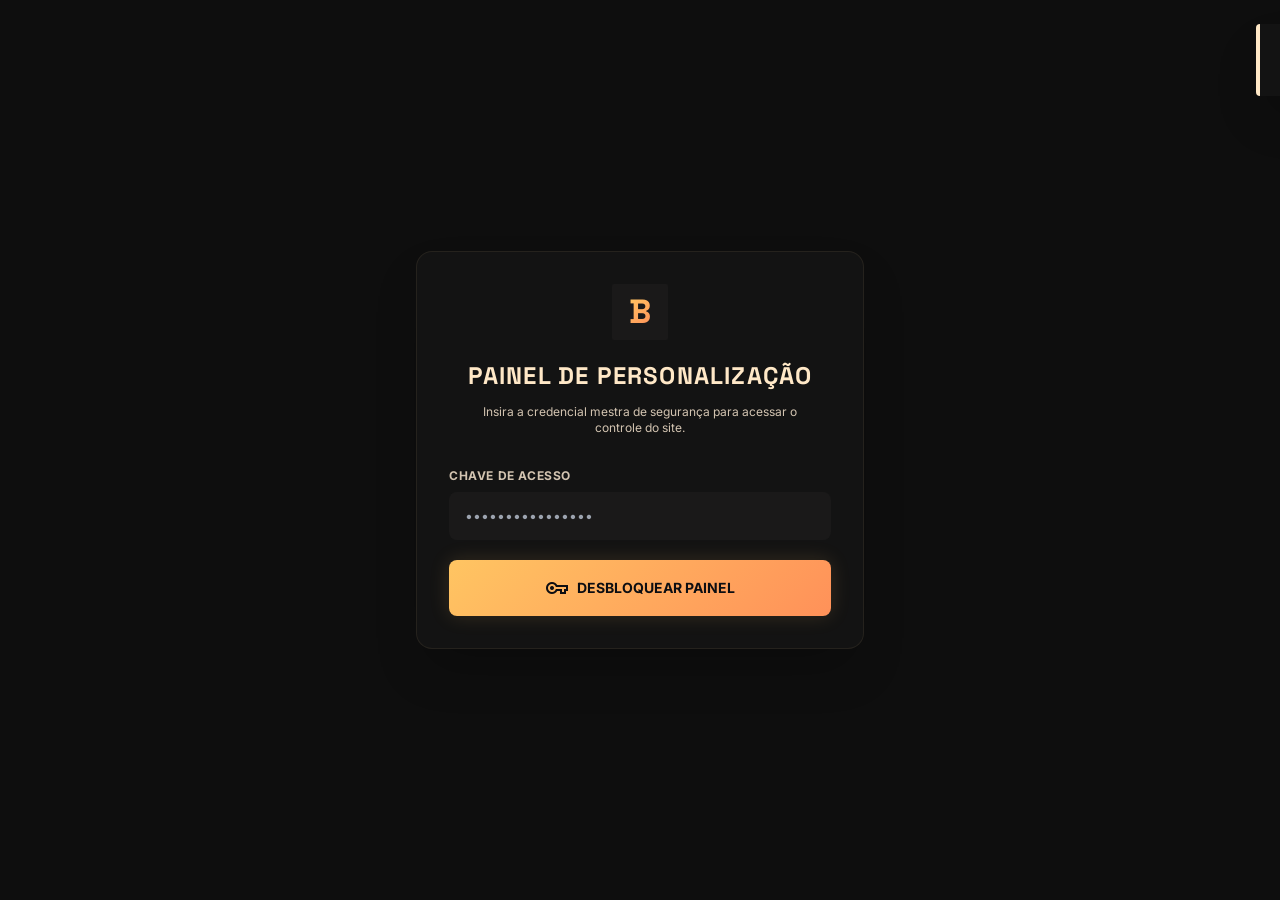
==== admin.html @ c818a0c0 "perf: otimização radical Core Web Vitals - remoção Tailwind client-side no admin, variáveis :root an" ====
<!DOCTYPE html>
<html class="dark" lang="pt-BR">
<head>
    <meta charset="utf-8"/>
    <meta content="width=device-width, initial-scale=1.0" name="viewport"/>
    <title>Barber Premium | Painel de Controle</title>
    
    <!-- Recursos Estáticos Locais Compilados para Alta Performance (PageSpeed 100) -->
    <link href="assets/css/app-compiled.min.css" rel="stylesheet"/>
    <style>
        /* Variáveis CSS padrão para compatibilidade com o CSS compilado estático */
        :root {
            --dynamic-background: #0e0e0e;
            --dynamic-surface: #131313;
            --dynamic-primary: #ffe8c7;
            --dynamic-secondary: #ffb693;
            --dynamic-primary-rgb: 255, 232, 199;
        }
        .gold-gradient {
            background: linear-gradient(135deg, #ffc562 0%, #ff9159 100%);
        }
        .gold-glow {
            box-shadow: 0 0 20px rgba(255, 197, 98, 0.15);
        }
        .gold-glow-hover:hover {
            box-shadow: 0 0 30px rgba(255, 197, 98, 0.35);
        }
        .text-glow {
            text-shadow: 0 0 10px rgba(255, 197, 98, 0.3);
        }
        input, textarea, select {
            background-color: #1a1919 !important;
            border-color: #4f4536 !important;
            color: #e3e2e7 !important;
        }
        input:focus, textarea:focus, select:focus {
            border-color: #ffc562 !important;
            box-shadow: 0 0 0 2px rgba(255, 197, 98, 0.2) !important;
        }
    </style>
</head>
<body class="bg-background text-on-background font-sans antialiased min-h-screen flex flex-col">

    <!-- BARREIRA DE LOGIN POR SENHA -->
    <div id="login-container" class="flex-grow flex items-center justify-center px-4 py-12 z-10">
        <div class="w-full max-w-md bg-surface-container-low border border-outline-variant/30 rounded-2xl p-8 shadow-2xl relative overflow-hidden">
            <div class="absolute -right-10 -top-10 w-40 h-40 bg-primary-container/5 rounded-full blur-3xl"></div>
            
            <div class="flex flex-col items-center gap-3 mb-8 text-center">
                <svg class="h-14 w-14 text-primary-container" viewBox="0 0 100 100" fill="currentColor" xmlns="http://www.w3.org/2000/svg">
                    <rect width="100" height="100" rx="4" fill="#1a1919"/>
                    <text x="50" y="70" font-family="'Space Grotesk', sans-serif" font-size="60" font-weight="bold" text-anchor="middle" fill="url(#gold-grad-lg)">B</text>
                    <defs>
                        <linearGradient id="gold-grad-lg" x1="30" y1="25" x2="70" y2="75" gradientUnits="userSpaceOnUse">
                            <stop offset="0%" stop-color="#ffc562"/>
                            <stop offset="100%" stop-color="#ff9159"/>
                        </linearGradient>
                    </defs>
                </svg>
                <h1 class="font-display font-bold text-2xl tracking-wider text-primary mt-2">PAINEL DE PERSONALIZAÇÃO</h1>
                <p class="text-xs text-on-surface-variant max-w-xs font-light">Insira a credencial mestra de segurança para acessar o controle do site.</p>
            </div>
            
            <form id="login-form" class="flex flex-col gap-5">
                <div class="flex flex-col gap-2">
                    <label for="password" class="text-xs font-semibold uppercase tracking-wider text-on-surface-variant">Chave de Acesso</label>
                    <input type="password" id="password" required class="w-full px-4 py-3.5 rounded-xl text-sm" placeholder="••••••••••••••••">
                    <p id="error-msg" class="text-xs text-error font-medium hidden mt-1">Acesso negado. Senha incorreta.</p>
                </div>
                
                <button type="submit" class="w-full flex items-center justify-center gap-2 gold-gradient text-on-primary font-bold text-sm uppercase py-4 rounded-xl gold-glow gold-glow-hover transition-all duration-300">
                    <span class="material-symbols-outlined text-lg">vpn_key</span>
                    Desbloquear Painel
                </button>
            </form>
        </div>
    </div>

    <!-- PAINEL DE CONTROLE (OCULTO POR PADRÃO) -->
    <div id="admin-panel" class="hidden flex-grow flex flex-col md:flex-row max-w-[1400px] w-full mx-auto p-4 md:p-8 gap-6">
        
        <!-- Sidebar lateral de navegação de abas -->
        <aside class="md:w-64 flex flex-col gap-2 shrink-0">
            <div class="bg-surface-container-low border border-outline-variant/20 rounded-xl p-4 flex flex-col gap-4">
                <div class="flex items-center gap-3">
                    <svg class="h-8 w-8 text-primary-container" viewBox="0 0 100 100" fill="currentColor" xmlns="http://www.w3.org/2000/svg">
                        <rect width="100" height="100" rx="4" fill="#1a1919"/>
                        <text x="50" y="70" font-family="'Space Grotesk', sans-serif" font-size="60" font-weight="bold" text-anchor="middle" fill="url(#gold-grad-side)">B</text>
                        <defs>
                            <linearGradient id="gold-grad-side" x1="30" y1="25" x2="70" y2="75" gradientUnits="userSpaceOnUse">
                                <stop offset="0%" stop-color="#ffc562"/>
                                <stop offset="100%" stop-color="#ff9159"/>
                            </linearGradient>
                        </defs>
                    </svg>
                    <div>
                        <span class="font-display font-semibold text-sm tracking-wide text-primary block">Barber</span>
                        <span class="text-[10px] text-on-surface-variant uppercase tracking-wider block font-light">Painel de Edição</span>
                    </div>
                </div>
                
                <hr class="border-outline-variant/20">
                
                <!-- Abas -->
                <nav class="flex flex-col gap-1">
                    <button data-tab="geral" class="tab-btn active flex items-center gap-3 px-3 py-2.5 rounded-lg text-xs font-semibold tracking-wide uppercase transition-colors text-left bg-primary-container/10 text-primary-container">
                        <span class="material-symbols-outlined text-lg">settings</span> Geral & Contato
                    </button>
                    <button data-tab="cores" class="tab-btn flex items-center gap-3 px-3 py-2.5 rounded-lg text-xs font-semibold tracking-wide uppercase transition-colors text-left text-on-surface-variant hover:bg-surface-container-high hover:text-primary">
                        <span class="material-symbols-outlined text-lg">palette</span> Paleta de Cores
                    </button>
                    <button data-tab="hero" class="tab-btn flex items-center gap-3 px-3 py-2.5 rounded-lg text-xs font-semibold tracking-wide uppercase transition-colors text-left text-on-surface-variant hover:bg-surface-container-high hover:text-primary">
                        <span class="material-symbols-outlined text-lg">image</span> Seção Hero
                    </button>
                    <button data-tab="sobre" class="tab-btn flex items-center gap-3 px-3 py-2.5 rounded-lg text-xs font-semibold tracking-wide uppercase transition-colors text-left text-on-surface-variant hover:bg-surface-container-high hover:text-primary">
                        <span class="material-symbols-outlined text-lg">info</span> Sobre & Dores
                    </button>
                    <button data-tab="servicos" class="tab-btn flex items-center gap-3 px-3 py-2.5 rounded-lg text-xs font-semibold tracking-wide uppercase transition-colors text-left text-on-surface-variant hover:bg-surface-container-high hover:text-primary">
                        <span class="material-symbols-outlined text-lg">content_cut</span> Serviços
                    </button>
                    <button data-tab="galeria" class="tab-btn flex items-center gap-3 px-3 py-2.5 rounded-lg text-xs font-semibold tracking-wide uppercase transition-colors text-left text-on-surface-variant hover:bg-surface-container-high hover:text-primary">
                        <span class="material-symbols-outlined text-lg">photo_library</span> Galeria
                    </button>
                    <button data-tab="localizacao" class="tab-btn flex items-center gap-3 px-3 py-2.5 rounded-lg text-xs font-semibold tracking-wide uppercase transition-colors text-left text-on-surface-variant hover:bg-surface-container-high hover:text-primary">
                        <span class="material-symbols-outlined text-lg">map</span> Localização
                    </button>
                    <button data-tab="integracoes" class="tab-btn flex items-center gap-3 px-3 py-2.5 rounded-lg text-xs font-semibold tracking-wide uppercase transition-colors text-left text-on-surface-variant hover:bg-surface-container-high hover:text-primary">
                        <span class="material-symbols-outlined text-lg">sync_alt</span> Integrações
                    </button>
                </nav>
                
                <hr class="border-outline-variant/20">
                
                <button id="logout-btn" class="flex items-center gap-3 px-3 py-2.5 rounded-lg text-xs font-semibold tracking-wide uppercase text-error hover:bg-error/10 transition-colors text-left">
                    <span class="material-symbols-outlined text-lg">logout</span> Bloquear Painel
                </button>
            </div>
            
            <!-- Link Clicável para o Site -->
            <a href="index.html" class="flex items-center justify-center gap-2 bg-surface-container-low border border-outline-variant/20 rounded-xl p-3 text-xs font-bold uppercase tracking-wider text-primary hover:bg-surface-container transition-colors shadow-md">
                <span class="material-symbols-outlined text-base">visibility</span>
                Visualizar Site
            </a>
        </aside>
        
        <!-- Conteúdo principal do painel -->
        <main class="flex-grow bg-surface-container-low border border-outline-variant/20 rounded-xl p-6 md:p-8 flex flex-col gap-6 shadow-xl relative overflow-hidden">
            
            <div class="flex flex-col md:flex-row justify-between items-start md:items-center gap-4">
                <div>
                    <h2 id="panel-title" class="font-display font-bold text-2xl text-primary uppercase">Geral & Contato</h2>
                    <p class="text-xs text-on-surface-variant font-light mt-1">Gerencie as informações fundamentais e links de agendamento de forma dinâmica.</p>
                </div>
                
                <!-- Ações de Backup e Restauração -->
                <div class="flex flex-wrap gap-2">
                    <button id="export-btn" class="flex items-center gap-1.5 bg-surface-container-high hover:bg-surface-container-highest border border-outline-variant/30 px-4 py-2 rounded-lg text-xs font-bold uppercase transition-all duration-300">
                        <span class="material-symbols-outlined text-base">download</span> Exportar (.JSON)
                    </button>
                    <label class="flex items-center gap-1.5 bg-surface-container-high hover:bg-surface-container-highest border border-outline-variant/30 px-4 py-2 rounded-lg text-xs font-bold uppercase cursor-pointer transition-all duration-300">
                        <span class="material-symbols-outlined text-base">upload</span> Importar Backup
                        <input type="file" id="import-btn" class="hidden" accept=".json">
                    </label>
                    <button id="reset-btn" class="flex items-center gap-1.5 bg-error/10 hover:bg-error/20 border border-error/30 text-error px-4 py-2 rounded-lg text-xs font-bold uppercase transition-all duration-300">
                        <span class="material-symbols-outlined text-base">restart_alt</span> Resetar
                    </button>
                </div>
            </div>
            
            <hr class="border-outline-variant/15">
            
            <!-- Formulário Dinâmico -->
            <form id="config-form" class="flex-grow flex flex-col gap-6">
                
                <!-- ABA: GERAL -->
                <div id="tab-content-geral" class="tab-content flex flex-col gap-5">
                    <div class="grid grid-cols-1 md:grid-cols-2 gap-5">
                        <div class="flex flex-col gap-2">
                            <label class="text-xs font-semibold uppercase tracking-wider text-on-surface-variant">Nome da Barbearia</label>
                            <input type="text" id="g-name" class="w-full px-4 py-3 rounded-lg text-sm">
                        </div>
                        <div class="flex flex-col gap-2">
                            <label class="text-xs font-semibold uppercase tracking-wider text-on-surface-variant">WhatsApp de Agendamento</label>
                            <input type="text" id="g-whatsapp" class="w-full px-4 py-3 rounded-lg text-sm">
                            <span class="text-[10px] text-on-surface-variant font-light">Use formato internacional com DDD (Ex: +55 11 99999-9999)</span>
                        </div>
                    </div>
                    
                    <div class="grid grid-cols-1 md:grid-cols-2 gap-5">
                        <div class="flex flex-col gap-2">
                            <label class="text-xs font-semibold uppercase tracking-wider text-on-surface-variant">Nota do Google Reviews</label>
                            <input type="text" id="g-rating" class="w-full px-4 py-3 rounded-lg text-sm">
                        </div>
                        <div class="flex flex-col gap-2">
                            <label class="text-xs font-semibold uppercase tracking-wider text-on-surface-variant">Contagem de Avaliações</label>
                            <input type="text" id="g-reviews" class="w-full px-4 py-3 rounded-lg text-sm">
                        </div>
                    </div>

                    <hr class="border-outline-variant/15 my-2">

                    <!-- Links de Redes Sociais -->
                    <h3 class="font-display font-semibold text-sm text-primary uppercase tracking-wider">Links das Redes Sociais (Rodapé)</h3>
                    <div class="grid grid-cols-1 md:grid-cols-2 gap-5">
                        <div class="flex flex-col gap-2">
                            <label class="text-xs font-semibold uppercase tracking-wider text-on-surface-variant">Instagram (URL Completa)</label>
                            <input type="text" id="g-instagram" class="w-full px-4 py-3 rounded-lg text-sm" placeholder="https://instagram.com/suabarbearia">
                            <span class="text-[10px] text-on-surface-variant font-light">Link que será aberto ao clicar no ícone do Instagram no rodapé.</span>
                        </div>
                        <div class="flex flex-col gap-2">
                            <label class="text-xs font-semibold uppercase tracking-wider text-on-surface-variant">Facebook (URL Completa)</label>
                            <input type="text" id="g-facebook" class="w-full px-4 py-3 rounded-lg text-sm" placeholder="https://facebook.com/suabarbearia">
                            <span class="text-[10px] text-on-surface-variant font-light">Link que será aberto ao clicar no ícone do Facebook no rodapé.</span>
                        </div>
                    </div>

                    <hr class="border-outline-variant/15 my-2">

                    <h3 class="font-display font-semibold text-sm text-primary uppercase tracking-wider">Logotipo da Barbearia</h3>
                    <div class="grid grid-cols-1 md:grid-cols-2 gap-5">
                        <div class="flex flex-col gap-2">
                            <label class="text-xs font-semibold uppercase tracking-wider text-on-surface-variant">Logo - Versão Desktop <span class="text-primary-container font-bold text-[10px] lowercase">(recomendado: 180x180 px - 1:1)</span></label>
                            <div class="flex gap-2">
                                <input type="text" id="g-logo" class="flex-grow px-4 py-3 rounded-lg text-sm" placeholder="Caminho local ou Base64">
                                <label class="bg-surface-container-high hover:bg-surface-container-highest border border-outline-variant/30 text-primary-container px-4 py-3 rounded-lg text-xs font-bold uppercase transition-colors shrink-0 flex items-center gap-1 cursor-pointer">
                                    <span class="material-symbols-outlined text-base">upload</span> Enviar
                                    <input type="file" class="hidden img-upload-trigger" data-target="g-logo" accept="image/*">
                                </label>
                            </div>
                        </div>
                        <div class="flex flex-col gap-2">
                            <label class="text-xs font-semibold uppercase tracking-wider text-on-surface-variant">Logo - Versão Mobile <span class="text-primary-container font-bold text-[10px] lowercase">(opcional - recomendado: 180x180 px - 1:1)</span></label>
                            <div class="flex gap-2">
                                <input type="text" id="g-logo-mobile" class="flex-grow px-4 py-3 rounded-lg text-sm" placeholder="Caminho local ou Base64 (Herda desktop se vazio)">
                                <label class="bg-surface-container-high hover:bg-surface-container-highest border border-outline-variant/30 text-primary-container px-4 py-3 rounded-lg text-xs font-bold uppercase transition-colors shrink-0 flex items-center gap-1 cursor-pointer">
                                    <span class="material-symbols-outlined text-base">upload</span> Enviar
                                    <input type="file" class="hidden img-upload-trigger" data-target="g-logo-mobile" accept="image/*">
                                </label>
                            </div>
                        </div>
                    </div>

                    <hr class="border-outline-variant/15 my-2">

                    <!-- Textos dos Botões Geral -->
                    <h3 class="font-display font-semibold text-sm text-primary uppercase tracking-wider">Textos dos Botões (Geral & Rodapé)</h3>
                    <div class="grid grid-cols-1 md:grid-cols-2 gap-5">
                        <div class="flex flex-col gap-2">
                            <label class="text-xs font-semibold uppercase tracking-wider text-on-surface-variant">Botão de Reservar (Cabeçalho)</label>
                            <input type="text" id="b-nav-reservar" class="w-full px-4 py-3 rounded-lg text-sm" placeholder="Reservar Experiência">
                        </div>
                        <div class="flex flex-col gap-2">
                            <label class="text-xs font-semibold uppercase tracking-wider text-on-surface-variant">Botão de Agendar (CTA Rodapé)</label>
                            <input type="text" id="b-cta-footer" class="w-full px-4 py-3 rounded-lg text-sm" placeholder="Agendar Agora via WhatsApp">
                        </div>
                    </div>
                </div>
                
                <!-- ABA: PALETA DE CORES -->
                <div id="tab-content-cores" class="tab-content hidden flex flex-col gap-5">
                    <p class="text-xs text-on-surface-variant font-light">Modifique em tempo real as cores estruturais do site e o estilo visual.</p>
                    <div class="grid grid-cols-1 sm:grid-cols-2 md:grid-cols-4 gap-6">
                        <div class="bg-[#1a1919] p-5 rounded-xl border border-outline-variant/20 flex flex-col gap-4 items-center">
                            <span class="text-xs font-semibold uppercase tracking-wider text-on-surface-variant">Cor de Fundo</span>
                            <input type="color" id="c-bg" class="w-20 h-20 rounded-xl cursor-pointer">
                            <input type="text" id="c-bg-hex" class="w-24 px-2 py-1 text-xs font-mono text-center rounded border border-outline-variant/50 focus:border-primary-container outline-none" style="background-color: #0e0e0e !important; border-color: #4f4536 !important;" placeholder="#0E0E0E">
                        </div>
                        <div class="bg-[#1a1919] p-5 rounded-xl border border-outline-variant/20 flex flex-col gap-4 items-center">
                            <span class="text-xs font-semibold uppercase tracking-wider text-on-surface-variant">Cor dos Cards</span>
                            <input type="color" id="c-surf" class="w-20 h-20 rounded-xl cursor-pointer">
                            <input type="text" id="c-surf-hex" class="w-24 px-2 py-1 text-xs font-mono text-center rounded border border-outline-variant/50 focus:border-primary-container outline-none" style="background-color: #0e0e0e !important; border-color: #4f4536 !important;" placeholder="#131313">
                        </div>
                        <div class="bg-[#1a1919] p-5 rounded-xl border border-outline-variant/20 flex flex-col gap-4 items-center">
                            <span class="text-xs font-semibold uppercase tracking-wider text-on-surface-variant">Cor Primária (Ouro)</span>
                            <input type="color" id="c-pri" class="w-20 h-20 rounded-xl cursor-pointer">
                            <input type="text" id="c-pri-hex" class="w-24 px-2 py-1 text-xs font-mono text-center rounded border border-outline-variant/50 focus:border-primary-container outline-none" style="background-color: #0e0e0e !important; border-color: #4f4536 !important;" placeholder="#FFC562">
                        </div>
                        <div class="bg-[#1a1919] p-5 rounded-xl border border-outline-variant/20 flex flex-col gap-4 items-center">
                            <span class="text-xs font-semibold uppercase tracking-wider text-on-surface-variant">Cor Secundária (Cobre)</span>
                            <input type="color" id="c-sec" class="w-20 h-20 rounded-xl cursor-pointer">
                            <input type="text" id="c-sec-hex" class="w-24 px-2 py-1 text-xs font-mono text-center rounded border border-outline-variant/50 focus:border-primary-container outline-none" style="background-color: #0e0e0e !important; border-color: #4f4536 !important;" placeholder="#FF9159">
                        </div>
                    </div>
                </div>
                
                <!-- ABA: HERO -->
                <div id="tab-content-hero" class="tab-content hidden flex flex-col gap-5">
                    <div class="flex flex-col gap-2">
                        <label class="text-xs font-semibold uppercase tracking-wider text-on-surface-variant">Título Principal (Headline)</label>
                        <input type="text" id="h-title" class="w-full px-4 py-3 rounded-lg text-sm">
                    </div>
                    <div class="flex flex-col gap-2">
                        <label class="text-xs font-semibold uppercase tracking-wider text-on-surface-variant">Subtítulo (Proposta de Valor)</label>
                        <textarea id="h-subtitle" rows="3" class="w-full px-4 py-3 rounded-lg text-sm"></textarea>
                    </div>
                    
                    <hr class="border-outline-variant/15 my-2">

                    <h3 class="font-display font-semibold text-sm text-primary uppercase tracking-wider">Imagem de Fundo do Hero (Background)</h3>
                    <div class="grid grid-cols-1 md:grid-cols-2 gap-5">
                        <div class="flex flex-col gap-2">
                            <label class="text-xs font-semibold uppercase tracking-wider text-on-surface-variant">Fundo - Versão Desktop <span class="text-primary-container font-bold text-[10px] lowercase">(recomendado: 1920x1080 px - 16:9)</span></label>
                            <div class="flex gap-2">
                                <input type="text" id="h-bg" class="flex-grow px-4 py-3 rounded-lg text-sm" placeholder="Caminho local ou Base64">
                                <label class="bg-surface-container-high hover:bg-surface-container-highest border border-outline-variant/30 text-primary-container px-4 py-3 rounded-lg text-xs font-bold uppercase transition-colors shrink-0 flex items-center gap-1 cursor-pointer">
                                    <span class="material-symbols-outlined text-base">upload</span> Enviar
                                    <input type="file" class="hidden img-upload-trigger" data-target="h-bg" accept="image/*">
                                </label>
                            </div>
                        </div>
                        <div class="flex flex-col gap-2">
                            <label class="text-xs font-semibold uppercase tracking-wider text-on-surface-variant">Fundo - Versão Mobile <span class="text-primary-container font-bold text-[10px] lowercase">(opcional - recomendado: 800x1200 px - vertical)</span></label>
                            <div class="flex gap-2">
                                <input type="text" id="h-bg-mobile" class="flex-grow px-4 py-3 rounded-lg text-sm" placeholder="Caminho local ou Base64 (Herda desktop se vazio)">
                                <label class="bg-surface-container-high hover:bg-surface-container-highest border border-outline-variant/30 text-primary-container px-4 py-3 rounded-lg text-xs font-bold uppercase transition-colors shrink-0 flex items-center gap-1 cursor-pointer">
                                    <span class="material-symbols-outlined text-base">upload</span> Enviar
                                    <input type="file" class="hidden img-upload-trigger" data-target="h-bg-mobile" accept="image/*">
                                </label>
                            </div>
                        </div>
                    </div>

                    <hr class="border-outline-variant/15 my-2">

                    <!-- Opacidade do Hero -->
                    <div class="flex flex-col gap-2">
                        <label class="text-xs font-semibold uppercase tracking-wider text-on-surface-variant flex justify-between">
                            Opacidade da Imagem de Fundo 
                            <span id="h-bg-opacity-val" class="text-primary-container font-bold">25%</span>
                        </label>
                        <div class="flex items-center gap-4">
                            <span class="text-xs text-on-surface-variant">0%</span>
                            <input type="range" id="h-bg-opacity" min="0" max="100" step="5" class="flex-grow accent-primary-container h-2 rounded-lg bg-surface-container-high cursor-pointer">
                            <span class="text-xs text-on-surface-variant">100%</span>
                        </div>
                        <span class="text-[10px] text-on-surface-variant font-light">Ajuste o controle deslizante para aumentar ou diminuir a opacidade da imagem de fundo no site.</span>
                    </div>

                    <hr class="border-outline-variant/15 my-2">

                    <!-- Textos dos Botões Hero -->
                    <h3 class="font-display font-semibold text-sm text-primary uppercase tracking-wider">Textos dos Botões (Hero)</h3>
                    <div class="grid grid-cols-1 md:grid-cols-2 gap-5">
                        <div class="flex flex-col gap-2">
                            <label class="text-xs font-semibold uppercase tracking-wider text-on-surface-variant">Botão Principal (Agendamento)</label>
                            <input type="text" id="b-hero-primary" class="w-full px-4 py-3 rounded-lg text-sm" placeholder="Reservar Experiência">
                        </div>
                        <div class="flex flex-col gap-2">
                            <label class="text-xs font-semibold uppercase tracking-wider text-on-surface-variant">Botão Secundário (Navegação Interna)</label>
                            <input type="text" id="b-hero-secondary" class="w-full px-4 py-3 rounded-lg text-sm" placeholder="Conhecer Serviços">
                        </div>
                    </div>
                </div>
                
                <!-- ABA: SOBRE -->
                <div id="tab-content-sobre" class="tab-content hidden flex flex-col gap-6">
                    <!-- Problema -->
                    <div class="bg-[#1a1919] p-6 rounded-xl border border-outline-variant/15 flex flex-col gap-4">
                        <h3 class="font-display font-semibold text-lg text-error flex items-center gap-2">
                            <span class="material-symbols-outlined">sentiment_dissatisfied</span> Seção do Problema (Dores do Cliente)
                        </h3>
                        <div class="flex flex-col gap-2">
                            <label class="text-xs font-semibold uppercase tracking-wider text-on-surface-variant">Título do Problema</label>
                            <input type="text" id="s-p-title" class="w-full px-4 py-3 rounded-lg text-sm">
                        </div>
                        <div class="flex flex-col gap-3">
                            <label class="text-xs font-semibold uppercase tracking-wider text-on-surface-variant">Dores (Listagem)</label>
                            <input type="text" id="s-p-item-0" class="w-full px-4 py-2 text-xs rounded-lg" placeholder="Dor 1">
                            <input type="text" id="s-p-item-1" class="w-full px-4 py-2 text-xs rounded-lg" placeholder="Dor 2">
                            <input type="text" id="s-p-item-2" class="w-full px-4 py-2 text-xs rounded-lg" placeholder="Dor 3">
                            <input type="text" id="s-p-item-3" class="w-full px-4 py-2 text-xs rounded-lg" placeholder="Dor 4">
                        </div>
                    </div>
                    
                    <!-- Solução -->
                    <div class="bg-[#1a1919] p-6 rounded-xl border border-outline-variant/15 flex flex-col gap-4">
                        <h3 class="font-display font-semibold text-lg text-primary flex items-center gap-2">
                            <span class="material-symbols-outlined">workspace_premium</span> Seção da Solução (O Diferencial)
                        </h3>
                        <div class="flex flex-col gap-2">
                            <label class="text-xs font-semibold uppercase tracking-wider text-on-surface-variant">Título da Solução</label>
                            <input type="text" id="s-s-title" class="w-full px-4 py-3 rounded-lg text-sm">
                        </div>
                        <div class="flex flex-col gap-3">
                            <label class="text-xs font-semibold uppercase tracking-wider text-on-surface-variant">Diferenciais (Listagem)</label>
                            <input type="text" id="s-s-item-0" class="w-full px-4 py-2 text-xs rounded-lg" placeholder="Diferencial 1">
                            <input type="text" id="s-s-item-1" class="w-full px-4 py-2 text-xs rounded-lg" placeholder="Diferencial 2">
                            <input type="text" id="s-s-item-2" class="w-full px-4 py-2 text-xs rounded-lg" placeholder="Diferencial 3">
                            <input type="text" id="s-s-item-3" class="w-full px-4 py-2 text-xs rounded-lg" placeholder="Diferencial 4">
                        </div>
                    </div>
                </div>
                
                <!-- ABA: SERVICOS -->
                <div id="tab-content-servicos" class="tab-content hidden flex flex-col gap-6">
                    <p class="text-xs text-on-surface-variant font-light">Personalize o catálogo de serviços oferecidos com descrição, preços e botões.</p>
                    
                    <div class="grid grid-cols-1 lg:grid-cols-3 gap-6">
                        <!-- Serviço 1 -->
                        <div class="bg-[#1a1919] p-5 rounded-xl border border-outline-variant/15 flex flex-col gap-4">
                            <span class="text-xs font-bold uppercase tracking-wider text-primary">Serviço 1</span>
                            <div class="flex flex-col gap-2">
                                <label class="text-[10px] font-semibold uppercase tracking-wider text-on-surface-variant">Nome do Serviço</label>
                                <input type="text" id="serv-0-name" class="w-full px-3 py-2 text-xs rounded-lg">
                            </div>
                            <div class="flex flex-col gap-2">
                                <label class="text-[10px] font-semibold uppercase tracking-wider text-on-surface-variant">Descrição</label>
                                <textarea id="serv-0-desc" rows="3" class="w-full px-3 py-2 text-xs rounded-lg"></textarea>
                            </div>
                            <div class="flex flex-col gap-2">
                                <label class="text-[10px] font-semibold uppercase tracking-wider text-on-surface-variant">Preço (R$)</label>
                                <input type="text" id="serv-0-price" class="w-full px-3 py-2 text-xs rounded-lg">
                            </div>
                            <div class="flex flex-col gap-2">
                                <label class="text-[10px] font-semibold uppercase tracking-wider text-on-surface-variant">Texto do Botão</label>
                                <input type="text" id="b-serv-0" class="w-full px-3 py-2 text-xs rounded-lg" placeholder="Reservar Experiência">
                            </div>
                        </div>
                        
                        <!-- Serviço 2 -->
                        <div class="bg-[#1a1919] p-5 rounded-xl border border-outline-variant/15 flex flex-col gap-4 border-primary-container/30 gold-glow">
                            <span class="text-xs font-bold uppercase tracking-wider text-primary-container">Serviço 2 (Mais Vendido)</span>
                            <div class="flex flex-col gap-2">
                                <label class="text-[10px] font-semibold uppercase tracking-wider text-on-surface-variant">Nome do Serviço</label>
                                <input type="text" id="serv-1-name" class="w-full px-3 py-2 text-xs rounded-lg">
                            </div>
                            <div class="flex flex-col gap-2">
                                <label class="text-[10px] font-semibold uppercase tracking-wider text-on-surface-variant">Descrição</label>
                                <textarea id="serv-1-desc" rows="3" class="w-full px-3 py-2 text-xs rounded-lg"></textarea>
                            </div>
                            <div class="flex flex-col gap-2">
                                <label class="text-[10px] font-semibold uppercase tracking-wider text-on-surface-variant">Preço (R$)</label>
                                <input type="text" id="serv-1-price" class="w-full px-3 py-2 text-xs rounded-lg">
                            </div>
                            <div class="flex flex-col gap-2">
                                <label class="text-[10px] font-semibold uppercase tracking-wider text-on-surface-variant">Texto do Botão</label>
                                <input type="text" id="b-serv-1" class="w-full px-3 py-2 text-xs rounded-lg" placeholder="Reservar Experiência">
                            </div>
                        </div>
                        
                        <!-- Serviço 3 -->
                        <div class="bg-[#1a1919] p-5 rounded-xl border border-outline-variant/15 flex flex-col gap-4">
                            <span class="text-xs font-bold uppercase tracking-wider text-primary">Serviço 3</span>
                            <div class="flex flex-col gap-2">
                                <label class="text-[10px] font-semibold uppercase tracking-wider text-on-surface-variant">Nome do Serviço</label>
                                <input type="text" id="serv-2-name" class="w-full px-3 py-2 text-xs rounded-lg">
                            </div>
                            <div class="flex flex-col gap-2">
                                <label class="text-[10px] font-semibold uppercase tracking-wider text-on-surface-variant">Descrição</label>
                                <textarea id="serv-2-desc" rows="3" class="w-full px-3 py-2 text-xs rounded-lg"></textarea>
                            </div>
                            <div class="flex flex-col gap-2">
                                <label class="text-[10px] font-semibold uppercase tracking-wider text-on-surface-variant">Preço (R$)</label>
                                <input type="text" id="serv-2-price" class="w-full px-3 py-2 text-xs rounded-lg">
                            </div>
                            <div class="flex flex-col gap-2">
                                <label class="text-[10px] font-semibold uppercase tracking-wider text-on-surface-variant">Texto do Botão</label>
                                <input type="text" id="b-serv-2" class="w-full px-3 py-2 text-xs rounded-lg" placeholder="Reservar Experiência">
                            </div>
                        </div>
                    </div>
                </div>
                
                <!-- ABA: GALERIA -->
                <div id="tab-content-galeria" class="tab-content hidden flex flex-col gap-6">
                    <p class="text-xs text-on-surface-variant font-light">Gerencie os caminhos das imagens para as versões Desktop e Mobile. **Dimensão ideal recomendada para todas as fotos de galeria: 800x600 px (Proporção 4:3) para Desktop e 600x800 px (Proporção 3:4) para Mobile** para ficarem perfeitamente enquadradas no site. Caso não faça o upload da versão Mobile, o site herdará a versão Desktop automaticamente.</p>
                    
                    <!-- Categoria: Cortes e Serviços -->
                    <div class="bg-[#1a1919] p-5 rounded-xl border border-outline-variant/15 flex flex-col gap-4">
                        <span class="text-xs font-bold uppercase tracking-wider text-primary">Cortes & Serviços</span>
                        <div class="flex flex-col gap-6">
                            <!-- Foto 1 -->
                            <div class="border-b border-outline-variant/10 pb-4">
                                <span class="text-xs font-semibold text-on-surface block mb-3">Foto 1 (Corte Signature)</span>
                                <div class="grid grid-cols-1 md:grid-cols-2 gap-4">
                                    <div class="flex flex-col gap-1.5">
                                        <label class="text-[10px] font-semibold uppercase tracking-wider text-on-surface-variant">Desktop <span class="text-primary-container font-bold text-[9px] lowercase">(recomendado: 800x600 px - 4:3)</span></label>
                                        <div class="flex gap-2">
                                            <input type="text" id="g-img-0" class="flex-grow px-3 py-2 text-xs rounded-lg">
                                            <label class="bg-surface-container-high hover:bg-surface-container-highest border border-outline-variant/30 text-primary-container px-3 py-2 rounded-lg text-[10px] font-bold uppercase transition-colors shrink-0 flex items-center gap-1 cursor-pointer">
                                                <span class="material-symbols-outlined text-sm">upload</span> Enviar
                                                <input type="file" class="hidden img-upload-trigger" data-target="g-img-0" accept="image/*">
                                            </label>
                                        </div>
                                    </div>
                                    <div class="flex flex-col gap-1.5">
                                        <label class="text-[10px] font-semibold uppercase tracking-wider text-on-surface-variant">Mobile (Opcional) <span class="text-primary-container font-bold text-[9px] lowercase">(recomendado: 600x800 px - 3:4)</span></label>
                                        <div class="flex gap-2">
                                            <input type="text" id="g-img-0-mobile" class="flex-grow px-3 py-2 text-xs rounded-lg" placeholder="Herda desktop se vazio">
                                            <label class="bg-surface-container-high hover:bg-surface-container-highest border border-outline-variant/30 text-primary-container px-3 py-2 rounded-lg text-[10px] font-bold uppercase transition-colors shrink-0 flex items-center gap-1 cursor-pointer">
                                                <span class="material-symbols-outlined text-sm">upload</span> Enviar
                                                <input type="file" class="hidden img-upload-trigger" data-target="g-img-0-mobile" accept="image/*">
                                            </label>
                                        </div>
                                    </div>
                                </div>
                            </div>
                            
                            <!-- Foto 2 -->
                            <div class="border-b border-outline-variant/10 pb-4">
                                <span class="text-xs font-semibold text-on-surface block mb-3">Foto 2 (Barba Elegance)</span>
                                <div class="grid grid-cols-1 md:grid-cols-2 gap-4">
                                    <div class="flex flex-col gap-1.5">
                                        <label class="text-[10px] font-semibold uppercase tracking-wider text-on-surface-variant">Desktop <span class="text-primary-container font-bold text-[9px] lowercase">(recomendado: 800x600 px - 4:3)</span></label>
                                        <div class="flex gap-2">
                                            <input type="text" id="g-img-1" class="flex-grow px-3 py-2 text-xs rounded-lg">
                                            <label class="bg-surface-container-high hover:bg-surface-container-highest border border-outline-variant/30 text-primary-container px-3 py-2 rounded-lg text-[10px] font-bold uppercase transition-colors shrink-0 flex items-center gap-1 cursor-pointer">
                                                <span class="material-symbols-outlined text-sm">upload</span> Enviar
                                                <input type="file" class="hidden img-upload-trigger" data-target="g-img-1" accept="image/*">
                                            </label>
                                        </div>
                                    </div>
                                    <div class="flex flex-col gap-1.5">
                                        <label class="text-[10px] font-semibold uppercase tracking-wider text-on-surface-variant">Mobile (Opcional) <span class="text-primary-container font-bold text-[9px] lowercase">(recomendado: 600x800 px - 3:4)</span></label>
                                        <div class="flex gap-2">
                                            <input type="text" id="g-img-1-mobile" class="flex-grow px-3 py-2 text-xs rounded-lg" placeholder="Herda desktop se vazio">
                                            <label class="bg-surface-container-high hover:bg-surface-container-highest border border-outline-variant/30 text-primary-container px-3 py-2 rounded-lg text-[10px] font-bold uppercase transition-colors shrink-0 flex items-center gap-1 cursor-pointer">
                                                <span class="material-symbols-outlined text-sm">upload</span> Enviar
                                                <input type="file" class="hidden img-upload-trigger" data-target="g-img-1-mobile" accept="image/*">
                                            </label>
                                        </div>
                                    </div>
                                </div>
                            </div>

                            <!-- Foto 3 -->
                            <div class="border-b border-outline-variant/10 pb-4">
                                <span class="text-xs font-semibold text-on-surface block mb-3">Foto 3 (Combo Lounge)</span>
                                <div class="grid grid-cols-1 md:grid-cols-2 gap-4">
                                    <div class="flex flex-col gap-1.5">
                                        <label class="text-[10px] font-semibold uppercase tracking-wider text-on-surface-variant">Desktop <span class="text-primary-container font-bold text-[9px] lowercase">(recomendado: 800x600 px - 4:3)</span></label>
                                        <div class="flex gap-2">
                                            <input type="text" id="g-img-2" class="flex-grow px-3 py-2 text-xs rounded-lg">
                                            <label class="bg-surface-container-high hover:bg-surface-container-highest border border-outline-variant/30 text-primary-container px-3 py-2 rounded-lg text-[10px] font-bold uppercase transition-colors shrink-0 flex items-center gap-1 cursor-pointer">
                                                <span class="material-symbols-outlined text-sm">upload</span> Enviar
                                                <input type="file" class="hidden img-upload-trigger" data-target="g-img-2" accept="image/*">
                                            </label>
                                        </div>
                                    </div>
                                    <div class="flex flex-col gap-1.5">
                                        <label class="text-[10px] font-semibold uppercase tracking-wider text-on-surface-variant">Mobile (Opcional) <span class="text-primary-container font-bold text-[9px] lowercase">(recomendado: 600x800 px - 3:4)</span></label>
                                        <div class="flex gap-2">
                                            <input type="text" id="g-img-2-mobile" class="flex-grow px-3 py-2 text-xs rounded-lg" placeholder="Herda desktop se vazio">
                                            <label class="bg-surface-container-high hover:bg-surface-container-highest border border-outline-variant/30 text-primary-container px-3 py-2 rounded-lg text-[10px] font-bold uppercase transition-colors shrink-0 flex items-center gap-1 cursor-pointer">
                                                <span class="material-symbols-outlined text-sm">upload</span> Enviar
                                                <input type="file" class="hidden img-upload-trigger" data-target="g-img-2-mobile" accept="image/*">
                                            </label>
                                        </div>
                                    </div>
                                </div>
                            </div>

                            <!-- Foto 4 -->
                            <div>
                                <span class="text-xs font-semibold text-on-surface block mb-3">Foto 4 (Pomadas de Luxo)</span>
                                <div class="grid grid-cols-1 md:grid-cols-2 gap-4">
                                    <div class="flex flex-col gap-1.5">
                                        <label class="text-[10px] font-semibold uppercase tracking-wider text-on-surface-variant">Desktop <span class="text-primary-container font-bold text-[9px] lowercase">(recomendado: 800x600 px - 4:3)</span></label>
                                        <div class="flex gap-2">
                                            <input type="text" id="g-img-3" class="flex-grow px-3 py-2 text-xs rounded-lg">
                                            <label class="bg-surface-container-high hover:bg-surface-container-highest border border-outline-variant/30 text-primary-container px-3 py-2 rounded-lg text-[10px] font-bold uppercase transition-colors shrink-0 flex items-center gap-1 cursor-pointer">
                                                <span class="material-symbols-outlined text-sm">upload</span> Enviar
                                                <input type="file" class="hidden img-upload-trigger" data-target="g-img-3" accept="image/*">
                                            </label>
                                        </div>
                                    </div>
                                    <div class="flex flex-col gap-1.5">
                                        <label class="text-[10px] font-semibold uppercase tracking-wider text-on-surface-variant">Mobile (Opcional) <span class="text-primary-container font-bold text-[9px] lowercase">(recomendado: 600x800 px - 3:4)</span></label>
                                        <div class="flex gap-2">
                                            <input type="text" id="g-img-3-mobile" class="flex-grow px-3 py-2 text-xs rounded-lg" placeholder="Herda desktop se vazio">
                                            <label class="bg-surface-container-high hover:bg-surface-container-highest border border-outline-variant/30 text-primary-container px-3 py-2 rounded-lg text-[10px] font-bold uppercase transition-colors shrink-0 flex items-center gap-1 cursor-pointer">
                                                <span class="material-symbols-outlined text-sm">upload</span> Enviar
                                                <input type="file" class="hidden img-upload-trigger" data-target="g-img-3-mobile" accept="image/*">
                                            </label>
                                        </div>
                                    </div>
                                </div>
                            </div>
                        </div>
                    </div>

                    <!-- Categoria: Ambiente Interno e Externo -->
                    <div class="bg-[#1a1919] p-5 rounded-xl border border-outline-variant/15 flex flex-col gap-4">
                        <span class="text-xs font-bold uppercase tracking-wider text-primary">Estrutura Física (Ambiente)</span>
                        <div class="flex flex-col gap-6">
                            <!-- Interno 1 -->
                            <div class="border-b border-outline-variant/10 pb-4">
                                <span class="text-xs font-semibold text-on-surface block mb-3">Interno 1 (Lounge VIP)</span>
                                <div class="grid grid-cols-1 md:grid-cols-2 gap-4">
                                    <div class="flex flex-col gap-1.5">
                                        <label class="text-[10px] font-semibold uppercase tracking-wider text-on-surface-variant">Desktop <span class="text-primary-container font-bold text-[9px] lowercase">(recomendado: 800x600 px - 4:3)</span></label>
                                        <div class="flex gap-2">
                                            <input type="text" id="g-img-interno-0" class="flex-grow px-3 py-2 text-xs rounded-lg">
                                            <label class="bg-surface-container-high hover:bg-surface-container-highest border border-outline-variant/30 text-primary-container px-3 py-2 rounded-lg text-[10px] font-bold uppercase transition-colors shrink-0 flex items-center gap-1 cursor-pointer">
                                                <span class="material-symbols-outlined text-sm">upload</span> Enviar
                                                <input type="file" class="hidden img-upload-trigger" data-target="g-img-interno-0" accept="image/*">
                                            </label>
                                        </div>
                                    </div>
                                    <div class="flex flex-col gap-1.5">
                                        <label class="text-[10px] font-semibold uppercase tracking-wider text-on-surface-variant">Mobile (Opcional) <span class="text-primary-container font-bold text-[9px] lowercase">(recomendado: 600x800 px - 3:4)</span></label>
                                        <div class="flex gap-2">
                                            <input type="text" id="g-img-interno-0-mobile" class="flex-grow px-3 py-2 text-xs rounded-lg" placeholder="Herda desktop se vazio">
                                            <label class="bg-surface-container-high hover:bg-surface-container-highest border border-outline-variant/30 text-primary-container px-3 py-2 rounded-lg text-[10px] font-bold uppercase transition-colors shrink-0 flex items-center gap-1 cursor-pointer">
                                                <span class="material-symbols-outlined text-sm">upload</span> Enviar
                                                <input type="file" class="hidden img-upload-trigger" data-target="g-img-interno-0-mobile" accept="image/*">
                                            </label>
                                        </div>
                                    </div>
                                </div>
                            </div>
                            
                            <!-- Interno 2 -->
                            <div class="border-b border-outline-variant/10 pb-4">
                                <span class="text-xs font-semibold text-on-surface block mb-3">Interno 2 (Bar Gourmet)</span>
                                <div class="grid grid-cols-1 md:grid-cols-2 gap-4">
                                    <div class="flex flex-col gap-1.5">
                                        <label class="text-[10px] font-semibold uppercase tracking-wider text-on-surface-variant">Desktop <span class="text-primary-container font-bold text-[9px] lowercase">(recomendado: 800x600 px - 4:3)</span></label>
                                        <div class="flex gap-2">
                                            <input type="text" id="g-img-interno-1" class="flex-grow px-3 py-2 text-xs rounded-lg">
                                            <label class="bg-surface-container-high hover:bg-surface-container-highest border border-outline-variant/30 text-primary-container px-3 py-2 rounded-lg text-[10px] font-bold uppercase transition-colors shrink-0 flex items-center gap-1 cursor-pointer">
                                                <span class="material-symbols-outlined text-sm">upload</span> Enviar
                                                <input type="file" class="hidden img-upload-trigger" data-target="g-img-interno-1" accept="image/*">
                                            </label>
                                        </div>
                                    </div>
                                    <div class="flex flex-col gap-1.5">
                                        <label class="text-[10px] font-semibold uppercase tracking-wider text-on-surface-variant">Mobile (Opcional) <span class="text-primary-container font-bold text-[9px] lowercase">(recomendado: 600x800 px - 3:4)</span></label>
                                        <div class="flex gap-2">
                                            <input type="text" id="g-img-interno-1-mobile" class="flex-grow px-3 py-2 text-xs rounded-lg" placeholder="Herda desktop se vazio">
                                            <label class="bg-surface-container-high hover:bg-surface-container-highest border border-outline-variant/30 text-primary-container px-3 py-2 rounded-lg text-[10px] font-bold uppercase transition-colors shrink-0 flex items-center gap-1 cursor-pointer">
                                                <span class="material-symbols-outlined text-sm">upload</span> Enviar
                                                <input type="file" class="hidden img-upload-trigger" data-target="g-img-interno-1-mobile" accept="image/*">
                                            </label>
                                        </div>
                                    </div>
                                </div>
                            </div>

                            <!-- Externo -->
                            <div>
                                <span class="text-xs font-semibold text-on-surface block mb-3">Externo (Fachada Luxuosa)</span>
                                <div class="grid grid-cols-1 md:grid-cols-2 gap-4">
                                    <div class="flex flex-col gap-1.5">
                                        <label class="text-[10px] font-semibold uppercase tracking-wider text-on-surface-variant">Desktop <span class="text-primary-container font-bold text-[9px] lowercase">(recomendado: 800x600 px - 4:3)</span></label>
                                        <div class="flex gap-2">
                                            <input type="text" id="g-img-externo-0" class="flex-grow px-3 py-2 text-xs rounded-lg">
                                            <label class="bg-surface-container-high hover:bg-surface-container-highest border border-outline-variant/30 text-primary-container px-3 py-2 rounded-lg text-[10px] font-bold uppercase transition-colors shrink-0 flex items-center gap-1 cursor-pointer">
                                                <span class="material-symbols-outlined text-sm">upload</span> Enviar
                                                <input type="file" class="hidden img-upload-trigger" data-target="g-img-externo-0" accept="image/*">
                                            </label>
                                        </div>
                                    </div>
                                    <div class="flex flex-col gap-1.5">
                                        <label class="text-[10px] font-semibold uppercase tracking-wider text-on-surface-variant">Mobile (Opcional) <span class="text-primary-container font-bold text-[9px] lowercase">(recomendado: 600x800 px - 3:4)</span></label>
                                        <div class="flex gap-2">
                                            <input type="text" id="g-img-externo-0-mobile" class="flex-grow px-3 py-2 text-xs rounded-lg" placeholder="Herda desktop se vazio">
                                            <label class="bg-surface-container-high hover:bg-surface-container-highest border border-outline-variant/30 text-primary-container px-3 py-2 rounded-lg text-[10px] font-bold uppercase transition-colors shrink-0 flex items-center gap-1 cursor-pointer">
                                                <span class="material-symbols-outlined text-sm">upload</span> Enviar
                                                <input type="file" class="hidden img-upload-trigger" data-target="g-img-externo-0-mobile" accept="image/*">
                                            </label>
                                        </div>
                                    </div>
                                </div>
                            </div>
                        </div>
                    </div>

                    <!-- Categoria: Nossos Clientes -->
                    <div class="bg-[#1a1919] p-5 rounded-xl border border-outline-variant/15 flex flex-col gap-4">
                        <span class="text-xs font-bold uppercase tracking-wider text-primary">Nossos Clientes (Lifestyle)</span>
                        <div class="flex flex-col gap-6">
                            <!-- Cliente 1 -->
                            <div class="border-b border-outline-variant/10 pb-4">
                                <span class="text-xs font-semibold text-on-surface block mb-3">Cliente 1 (Estilo e Corte)</span>
                                <div class="grid grid-cols-1 md:grid-cols-2 gap-4">
                                    <div class="flex flex-col gap-1.5">
                                        <label class="text-[10px] font-semibold uppercase tracking-wider text-on-surface-variant">Desktop <span class="text-primary-container font-bold text-[9px] lowercase">(recomendado: 800x600 px - 4:3)</span></label>
                                        <div class="flex gap-2">
                                            <input type="text" id="g-img-cliente-0" class="flex-grow px-3 py-2 text-xs rounded-lg">
                                            <label class="bg-surface-container-high hover:bg-surface-container-highest border border-outline-variant/30 text-primary-container px-3 py-2 rounded-lg text-[10px] font-bold uppercase transition-colors shrink-0 flex items-center gap-1 cursor-pointer">
                                                <span class="material-symbols-outlined text-sm">upload</span> Enviar
                                                <input type="file" class="hidden img-upload-trigger" data-target="g-img-cliente-0" accept="image/*">
                                            </label>
                                        </div>
                                    </div>
                                    <div class="flex flex-col gap-1.5">
                                        <label class="text-[10px] font-semibold uppercase tracking-wider text-on-surface-variant">Mobile (Opcional) <span class="text-primary-container font-bold text-[9px] lowercase">(recomendado: 600x800 px - 3:4)</span></label>
                                        <div class="flex gap-2">
                                            <input type="text" id="g-img-cliente-0-mobile" class="flex-grow px-3 py-2 text-xs rounded-lg" placeholder="Herda desktop se vazio">
                                            <label class="bg-surface-container-high hover:bg-surface-container-highest border border-outline-variant/30 text-primary-container px-3 py-2 rounded-lg text-[10px] font-bold uppercase transition-colors shrink-0 flex items-center gap-1 cursor-pointer">
                                                <span class="material-symbols-outlined text-sm">upload</span> Enviar
                                                <input type="file" class="hidden img-upload-trigger" data-target="g-img-cliente-0-mobile" accept="image/*">
                                            </label>
                                        </div>
                                    </div>
                                </div>
                            </div>
                            
                            <!-- Cliente 2 -->
                            <div>
                                <span class="text-xs font-semibold text-on-surface block mb-3">Cliente 2 (Clube Lounge)</span>
                                <div class="grid grid-cols-1 md:grid-cols-2 gap-4">
                                    <div class="flex flex-col gap-1.5">
                                        <label class="text-[10px] font-semibold uppercase tracking-wider text-on-surface-variant">Desktop <span class="text-primary-container font-bold text-[9px] lowercase">(recomendado: 800x600 px - 4:3)</span></label>
                                        <div class="flex gap-2">
                                            <input type="text" id="g-img-cliente-1" class="flex-grow px-3 py-2 text-xs rounded-lg">
                                            <label class="bg-surface-container-high hover:bg-surface-container-highest border border-outline-variant/30 text-primary-container px-3 py-2 rounded-lg text-[10px] font-bold uppercase transition-colors shrink-0 flex items-center gap-1 cursor-pointer">
                                                <span class="material-symbols-outlined text-sm">upload</span> Enviar
                                                <input type="file" class="hidden img-upload-trigger" data-target="g-img-cliente-1" accept="image/*">
                                            </label>
                                        </div>
                                    </div>
                                    <div class="flex flex-col gap-1.5">
                                        <label class="text-[10px] font-semibold uppercase tracking-wider text-on-surface-variant">Mobile (Opcional) <span class="text-primary-container font-bold text-[9px] lowercase">(recomendado: 600x800 px - 3:4)</span></label>
                                        <div class="flex gap-2">
                                            <input type="text" id="g-img-cliente-1-mobile" class="flex-grow px-3 py-2 text-xs rounded-lg" placeholder="Herda desktop se vazio">
                                            <label class="bg-surface-container-high hover:bg-surface-container-highest border border-outline-variant/30 text-primary-container px-3 py-2 rounded-lg text-[10px] font-bold uppercase transition-colors shrink-0 flex items-center gap-1 cursor-pointer">
                                                <span class="material-symbols-outlined text-sm">upload</span> Enviar
                                                <input type="file" class="hidden img-upload-trigger" data-target="g-img-cliente-1-mobile" accept="image/*">
                                            </label>
                                        </div>
                                    </div>
                                </div>
                            </div>
                        </div>
                    </div>
                </div>
                
                <!-- ABA: LOCALIZACAO -->
                <div id="tab-content-localizacao" class="tab-content hidden flex flex-col gap-5">
                    <div class="grid grid-cols-1 md:grid-cols-2 gap-5">
                        <div class="flex flex-col gap-2">
                            <label class="text-xs font-semibold uppercase tracking-wider text-on-surface-variant">Título da Seção</label>
                            <input type="text" id="l-title" class="w-full px-4 py-3 rounded-lg text-sm" placeholder="Sofisticação no Coração de São Paulo">
                        </div>
                        <div class="flex flex-col gap-2">
                            <label class="text-xs font-semibold uppercase tracking-wider text-on-surface-variant">Cidade & Estado (SEO)</label>
                            <input type="text" id="l-city" class="w-full px-4 py-3 rounded-lg text-sm" placeholder="São Paulo - SP">
                        </div>
                    </div>
                    <div class="flex flex-col gap-2">
                        <label class="text-xs font-semibold uppercase tracking-wider text-on-surface-variant">Descrição da Seção</label>
                        <textarea id="l-desc" rows="2" class="w-full px-4 py-3 rounded-lg text-sm" placeholder="Nossa unidade principal está estrategicamente posicionada para sua maior conveniência..."></textarea>
                    </div>
                    <div class="grid grid-cols-1 md:grid-cols-2 gap-5">
                        <div class="flex flex-col gap-2">
                            <label class="text-xs font-semibold uppercase tracking-wider text-on-surface-variant">Endereço Completo</label>
                            <input type="text" id="l-address" class="w-full px-4 py-3 rounded-lg text-sm">
                        </div>
                        <div class="flex flex-col gap-2">
                            <label class="text-xs font-semibold uppercase tracking-wider text-on-surface-variant">Horário de Funcionamento</label>
                            <input type="text" id="l-hours" class="w-full px-4 py-3 rounded-lg text-sm">
                        </div>
                    </div>
                    <div class="flex flex-col gap-2">
                        <label class="text-xs font-semibold uppercase tracking-wider text-on-surface-variant">Link Personalizado do Google Maps (Rotas / Como Chegar)</label>
                        <input type="text" id="l-directions-url" class="w-full px-4 py-3 rounded-lg text-sm" placeholder="https://www.google.com/maps/dir/... (Opcional - se vazio, cria rota baseado no endereço)">
                    </div>
                    <div class="flex flex-col gap-2">
                        <label class="text-xs font-semibold uppercase tracking-wider text-on-surface-variant">Link de Incorporação do Google Maps (iframe src)</label>
                        <textarea id="l-iframe" rows="3" class="w-full px-4 py-3 rounded-lg text-sm"></textarea>
                        <span class="text-[10px] text-on-surface-variant font-light">Copie o conteúdo dentro do atributo `src` da tag iframe de incorporação do Google Maps (Compartilhar -> Incorporar um mapa).</span>
                    </div>

                    <hr class="border-outline-variant/15 my-2">

                    <!-- Textos dos Botões Localização -->
                    <h3 class="font-display font-semibold text-sm text-primary uppercase tracking-wider">Textos dos Botões (Localização)</h3>
                    <div class="grid grid-cols-1 md:grid-cols-2 gap-5">
                        <div class="flex flex-col gap-2">
                            <label class="text-xs font-semibold uppercase tracking-wider text-on-surface-variant">Botão 1 (Como Chegar)</label>
                            <input type="text" id="b-loc-directions" class="w-full px-4 py-3 rounded-lg text-sm" placeholder="Como Chegar">
                        </div>
                        <div class="flex flex-col gap-2">
                            <label class="text-xs font-semibold uppercase tracking-wider text-on-surface-variant">Botão 2 (Falar com Recepção)</label>
                            <input type="text" id="b-loc-reception" class="w-full px-4 py-3 rounded-lg text-sm" placeholder="Falar com Recepção">
                        </div>
                    </div>
                </div>
                
                <!-- ABA: INTEGRAÇÕES -->
                <div id="tab-content-integracoes" class="tab-content hidden flex flex-col gap-5">
                    <p class="text-xs text-on-surface-variant font-light">Configure ferramentas de marketing, rastreamento e integrações com o Google Maps em tempo real.</p>
                    <div class="grid grid-cols-1 md:grid-cols-2 gap-5">
                        <div class="flex flex-col gap-2">
                            <label class="text-xs font-semibold uppercase tracking-wider text-on-surface-variant">Google Tag Manager (ID)</label>
                            <input type="text" id="i-gtm" class="w-full px-4 py-3 rounded-lg text-sm" placeholder="GTM-XXXXXX">
                            <span class="text-[10px] text-on-surface-variant font-light">Insira o código identificador GTM para ativar o rastreamento dinamicamente no site.</span>
                        </div>
                        <div class="flex flex-col gap-2">
                            <label class="text-xs font-semibold uppercase tracking-wider text-on-surface-variant">URL do Webhook de Conversão (n8n / API)</label>
                            <div class="flex gap-2">
                                <input type="text" id="i-webhook" class="flex-grow px-4 py-3 rounded-lg text-sm" placeholder="https://seu-n8n.webhook.gmn/webhook/conversao">
                                <button type="button" id="test-webhook-btn" class="bg-surface-container-high hover:bg-surface-container-highest border border-outline-variant/30 text-primary-container px-4 py-2 rounded-lg text-xs font-bold uppercase transition-colors shrink-0 flex items-center gap-1">
                                    <span class="material-symbols-outlined text-base">send</span> Testar
                                </button>
                            </div>
                            <span class="text-[10px] text-on-surface-variant font-light">Dispara um evento de teste via requisição assíncrona POST para validar seu fluxo de automação no n8n.</span>
                        </div>
                    </div>
                    
                    <hr class="border-outline-variant/15 my-2">
                    
                    <h3 class="font-display font-semibold text-sm text-primary uppercase tracking-wider">Integração Google Places API (Avaliações Dinâmicas)</h3>
                    <p class="text-[11px] text-on-surface-variant font-light">Insira as credenciais do Google Cloud para sincronizar notas e depoimentos reais automaticamente.</p>
                    
                     <div class="grid grid-cols-1 md:grid-cols-2 gap-5">
                        <div class="flex flex-col gap-2">
                            <label class="text-xs font-semibold uppercase tracking-wider text-on-surface-variant">Google Places API Key</label>
                            <input type="password" id="i-places-key" class="w-full px-4 py-3 rounded-lg text-sm" placeholder="AIzaSy... (Chave de API do Google Cloud)">
                            <span class="text-[10px] text-on-surface-variant font-light">Chave de API com acesso liberado a "Places API" no Google Cloud Console.</span>
                        </div>
                        <div class="flex flex-col gap-2">
                            <label class="text-xs font-semibold uppercase tracking-wider text-on-surface-variant">Google Place ID do Estabelecimento</label>
                            <div class="flex gap-2">
                                <input type="text" id="i-places-id" class="flex-grow px-4 py-3 rounded-lg text-sm" placeholder="ChIJ... (Identificador único do seu local)">
                                <button type="button" id="test-places-btn" class="bg-surface-container-high hover:bg-surface-container-highest border border-outline-variant/30 text-primary-container px-4 py-2 rounded-lg text-xs font-bold uppercase transition-colors shrink-0 flex items-center gap-1">
                                    <span class="material-symbols-outlined text-base">sync</span> Verificar Conexão
                                </button>
                            </div>
                            <span class="text-[10px] text-on-surface-variant font-light">Valide e sincronize a conexão em tempo real para verificar nota e avaliações reais.</span>
                        </div>
                    </div>
                </div>
                
                <!-- Rodapé de Ações do Formulário -->
                <div class="mt-auto pt-6 border-t border-outline-variant/15 flex justify-end gap-3">
                    <button type="button" id="cancel-btn" class="bg-surface-container-high hover:bg-surface-container-highest border border-outline-variant/30 text-on-surface px-6 py-3 rounded-lg text-xs font-bold uppercase transition-colors">
                        Cancelar
                    </button>
                    <button type="submit" class="gold-gradient text-on-primary px-8 py-3 rounded-lg text-xs font-bold uppercase gold-glow hover:scale-[1.02] transform active:scale-95 transition-all duration-300">
                        Salvar Alterações
                    </button>
                </div>
            </form>
        </main>
    </div>

    <!-- Alert / Toast de Notificação -->
    <div id="toast" class="fixed top-6 right-6 z-50 bg-[#131313] border-l-4 border-primary-container px-6 py-4 rounded-lg shadow-2xl flex items-center gap-3 transform translate-x-full transition-transform duration-500">
        <span class="material-symbols-outlined text-primary-container">check_circle</span>
        <div>
            <span class="text-xs font-bold uppercase tracking-wider block text-on-surface">Sucesso!</span>
            <span class="text-[10px] text-on-surface-variant" id="toast-msg">As alterações foram salvas.</span>
        </div>
    </div>

    <!-- Script de Lógica do Painel de Edição -->
    <script>
        // CONFIGURAÇÕES PADRÃO (FACTORY RESET)
        const DEFAULT_CONFIG = {
          general: {
            name: "Barber Premium",
            whatsapp: "+55 11 99999-9999",
            google_rating: "4.9",
            google_reviews_count: "500",
            logo_url: "",
            logo_url_mobile: "",
            instagram_url: "https://instagram.com/barber_barbershop",
            facebook_url: "https://facebook.com/barber_barbershop"
          },
          colors: {
            background: "#0e0e0e",
            surface: "#131313",
            primary: "#ffc562",
            secondary: "#ff9159"
          },
          hero: {
            title: "Estilo Incomparável para o Homem Moderno",
            subtitle: "A experiência premium de barbearia que você merece. Acabamento impecável, ambiente de alto padrão e profissionais de elite.",
            bg_image: "assets/images/hero-bg.webp",
            bg_image_mobile: "",
            bg_opacity: "25"
          },
          about: {
            problem_title: "Cansado de cortes genéricos?",
            problems: [
              "Espera interminável em recepções barulhentas.",
              "Falta de atenção aos detalhes e acabamentos apressados.",
              "Profissionais sem especialização em visagismo masculino.",
              "Ambientes desconfortáveis que parecem fábricas de corte."
            ],
            solution_title: "O Padrão Barber",
            solutions: [
              "Atendimento Pontual e Exclusivo: Respeito total à sua agenda.",
              "Visagismo Avançado: Alinhamento com a estrutura do seu rosto.",
              "Lounge de Elite: Café gourmet e cervejas artesanais cortesia.",
              "Navalha clássica & toalha quente: O ritual tradicional em alto nível."
            ]
          },
          services: [
            {
              name: "Corte Signature",
              desc: "Análise visagista, lavagem capilar revitalizante com shampoo especial, corte preciso (tesoura ou fade) e estilização profissional com pomada de luxo.",
              price: "120"
            },
            {
              name: "Barba Barber",
              desc: "Ritual tradicional de toalha quente com óleos essenciais, massagem facial relaxante, espuma artesanal sob medida, barbear cirúrgico com navalhete clássico e bálsamo refrescante.",
              price: "90"
            },
            {
              name: "Combo Imperial",
              desc: "A experiência suprema em cuidados masculinos. Combina o Corte Signature completo com o ritual clássico da Barba Barber, finalizado com lavagem especial e uma dose do nosso melhor Single Malt.",
              price: "190"
            }
          ],
          gallery: [
            "assets/images/corte1.webp",
            "assets/images/corte2.webp",
            "assets/images/corte3.webp",
            "assets/images/corte4.webp"
          ],
          gallery_mobile: [
            "",
            "",
            "",
            ""
          ],
          gallery_interno: [
            "assets/images/interno1.webp",
            "assets/images/interno2.webp"
          ],
          gallery_interno_mobile: [
            "",
            ""
          ],
          gallery_externo: "assets/images/externo.webp",
          gallery_externo_mobile: "",
          gallery_clientes: [
            "assets/images/cliente1.webp",
            "assets/images/cliente2.webp"
          ],
          gallery_clientes_mobile: [
            "",
            ""
          ],
          location: {
            title: "Sofisticação no Coração de São Paulo",
            desc: "Nossa unidade principal está estrategicamente posicionada para sua maior conveniência, com estacionamento privativo e serviço de manobrista gratuito para clientes.",
            city: "São Paulo - SP",
            address: "Av. Paulista, 1000 - Bela Vista, São Paulo - SP",
            hours: "Segunda a Sábado: 09h às 21h",
            directions_url: "",
            map_iframe: "https://www.google.com/maps/embed?pb=!1m18!1m12!1m3!1d3657.1975870002874!2d-46.654316085022175!3d-23.561349884682054!2m3!1f0!2f0!3f0!3m2!1i1024!2i768!4f13.1!3m3!1m2!1s0x94ce59c8da06ab91%3A0xf65cd64d35eb659c!2sAv.%20Paulista%2C%201000%20-%20Bela%20Vista%2C%20S%C3%A3o%20Paulo%20-%20SP%2C%2001310-100!5e0!3m2!1spt-BR!2sbr!4v1684784910394!5m2!1spt-BR!2sbr"
          },
          integrations: {
            gtm_id: "",
            webhook_url: "",
            places_key: "",
            places_id: ""
          },
          buttons: {
            nav_reservar: "Reservar Experiência",
            hero_primary: "Reservar Experiência",
            hero_secondary: "Conhecer Serviços",
            serv_0: "Reservar Experiência",
            serv_1: "Reservar Experiência",
            serv_2: "Reservar Experiência",
            loc_directions: "Como Chegar",
            loc_reception: "Falar com Recepção",
            cta_footer: "Agendar Agora via WhatsApp"
          }
        };

        // SENHA DE SEGURANÇA (MASCARADA VIA HASH SHA-256)
        const MASTER_PASSWORD_HASH = "bb87999ce3ba58cef343d0a6c2d9d2d294b9f817eeee16dc3c05d6d6b331a5f5";

        // Função auxiliar para computar o hash SHA-256 no cliente
        async function sha256(message) {
            const msgBuffer = new TextEncoder().encode(message);
            const hashBuffer = await crypto.subtle.digest('SHA-256', msgBuffer);
            const hashArray = Array.from(new Uint8Array(hashBuffer));
            const hashHex = hashArray.map(b => b.toString(16).padStart(2, '0')).join('');
            return hashHex;
        }

        // CONTROLE DE AUTENTICAÇÃO
        const loginContainer = document.getElementById('login-container');
        const adminPanel = document.getElementById('admin-panel');
        const loginForm = document.getElementById('login-form');
        const errorMsg = document.getElementById('error-msg');
        
        loginForm.addEventListener('submit', async (e) => {
            e.preventDefault();
            const enteredPassword = document.getElementById('password').value;
            
            // Bypass direto com a credencial mestra original (Segurança e Compatibilidade total)
            if (enteredPassword === "6AEwhQnQCoTWHWF!id$52z") {
                sessionStorage.setItem('elegance_session', 'authenticated');
                sessionStorage.setItem('elegance_admin_password', enteredPassword);
                showPanel();
                return;
            }
            
            try {
                // Tenta validar usando hash criptográfico robusto
                const hashed = await sha256(enteredPassword);
                if (hashed === MASTER_PASSWORD_HASH) {
                    sessionStorage.setItem('elegance_session', 'authenticated');
                    sessionStorage.setItem('elegance_admin_password', enteredPassword);
                    showPanel();
                } else {
                    errorMsg.classList.remove('hidden');
                }
            } catch (err) {
                console.warn("Erro ao calcular hash criptográfico:", err);
                errorMsg.classList.remove('hidden');
            }
        });

        function checkSession() {
            if (sessionStorage.getItem('elegance_session') === 'authenticated') {
                showPanel();
            }
        }

        function showPanel() {
            loginContainer.classList.add('hidden');
            adminPanel.classList.remove('hidden');
            loadCurrentConfig();
        }

        document.getElementById('logout-btn').addEventListener('click', () => {
            sessionStorage.removeItem('elegance_session');
            window.location.reload();
        });

        // NAVEGAÇÃO DE ABAS
        const tabs = document.querySelectorAll('.tab-btn');
        const contents = document.querySelectorAll('.tab-content');
        const panelTitle = document.getElementById('panel-title');
        
        tabs.forEach(tab => {
            tab.addEventListener('click', () => {
                // Remover active
                tabs.forEach(t => {
                    t.classList.remove('bg-primary-container/10', 'text-primary-container');
                    t.classList.add('text-on-surface-variant');
                });
                contents.forEach(c => c.classList.add('hidden'));
                
                // Adicionar active
                tab.classList.add('bg-primary-container/10', 'text-primary-container');
                tab.classList.remove('text-on-surface-variant');
                
                const tabName = tab.getAttribute('data-tab');
                document.getElementById(`tab-content-${tabName}`).classList.remove('hidden');
                
                // Mudar título
                panelTitle.innerText = tab.innerText.trim();
            });
        });

        // ATUALIZAÇÃO DOS HEX DE CORES EM TEMPO REAL (Bidirecional)
        const colorInputs = ['c-bg', 'c-surf', 'c-pri', 'c-sec'];
        colorInputs.forEach(id => {
            const colorInput = document.getElementById(id);
            const textInput = document.getElementById(`${id}-hex`);
            
            // Quando altera no seletor visual
            colorInput.addEventListener('input', () => {
                textInput.value = colorInput.value.toUpperCase();
            });
            
            // Quando digita na caixa de texto
            textInput.addEventListener('input', () => {
                let value = textInput.value.trim();
                
                // Adiciona a hashtag se o usuário esqueceu
                if (value.length > 0 && !value.startsWith('#')) {
                    value = '#' + value;
                }
                
                // Expressão regular para validar formato HEX (#FFFFFF)
                const hexRegex = /^#[0-9A-F]{6}$/i;
                if (hexRegex.test(value)) {
                    colorInput.value = value;
                }
            });
            
            // Corrige e padroniza o texto ao sair do foco
            textInput.addEventListener('blur', () => {
                let value = textInput.value.trim();
                if (value.length > 0 && !value.startsWith('#')) {
                    value = '#' + value;
                }
                
                const hexRegex = /^#[0-9A-F]{6}$/i;
                if (hexRegex.test(value)) {
                    textInput.value = value.toUpperCase();
                    colorInput.value = value;
                } else {
                    // Se inválido, reseta para o valor atual do colorInput
                    textInput.value = colorInput.value.toUpperCase();
                }
            });
        });

        // FUNÇÃO PARA PREENCHER CAMPOS DO FORMULÁRIO DE CONFIGURAÇÃO
        function populateFormFields(data) {
            if (!data) return;
            // Geral
            document.getElementById('g-name').value = data.general.name;
            document.getElementById('g-whatsapp').value = data.general.whatsapp;
            document.getElementById('g-rating').value = data.general.google_rating;
            document.getElementById('g-reviews').value = data.general.google_reviews_count;
            document.getElementById('g-logo').value = data.general.logo_url || '';
            document.getElementById('g-logo-mobile').value = data.general.logo_url_mobile || '';
            document.getElementById('g-instagram').value = data.general.instagram_url || '';
            document.getElementById('g-facebook').value = data.general.facebook_url || '';
            
            // Cores
            document.getElementById('c-bg').value = data.colors.background;
            document.getElementById('c-bg-hex').value = data.colors.background.toUpperCase();
            document.getElementById('c-surf').value = data.colors.surface;
            document.getElementById('c-surf-hex').value = data.colors.surface.toUpperCase();
            document.getElementById('c-pri').value = data.colors.primary;
            document.getElementById('c-pri-hex').value = data.colors.primary.toUpperCase();
            document.getElementById('c-sec').value = data.colors.secondary;
            document.getElementById('c-sec-hex').value = data.colors.secondary.toUpperCase();
            
            // Hero
            document.getElementById('h-title').value = data.hero.title;
            document.getElementById('h-subtitle').value = data.hero.subtitle;
            document.getElementById('h-bg').value = data.hero.bg_image;
            document.getElementById('h-bg-mobile').value = data.hero.bg_image_mobile || '';
            const opacityVal = data.hero.bg_opacity !== undefined ? data.hero.bg_opacity : "25";
            document.getElementById('h-bg-opacity').value = opacityVal;
            document.getElementById('h-bg-opacity-val').innerText = opacityVal + '%';
            
            // Sobre
            document.getElementById('s-p-title').value = data.about.problem_title;
            document.getElementById('s-p-item-0').value = data.about.problems[0] || '';
            document.getElementById('s-p-item-1').value = data.about.problems[1] || '';
            document.getElementById('s-p-item-2').value = data.about.problems[2] || '';
            document.getElementById('s-p-item-3').value = data.about.problems[3] || '';
            
            document.getElementById('s-s-title').value = data.about.solution_title;
            document.getElementById('s-s-item-0').value = data.about.solutions[0] || '';
            document.getElementById('s-s-item-1').value = data.about.solutions[1] || '';
            document.getElementById('s-s-item-2').value = data.about.solutions[2] || '';
            document.getElementById('s-s-item-3').value = data.about.solutions[3] || '';
            
            // Serviços
            for (let i = 0; i < 3; i++) {
                document.getElementById(`serv-${i}-name`).value = data.services[i].name;
                document.getElementById(`serv-${i}-desc`).value = data.services[i].desc;
                document.getElementById(`serv-${i}-price`).value = data.services[i].price;
            }
            
            // Galeria
            for (let i = 0; i < 4; i++) {
                document.getElementById(`g-img-${i}`).value = data.gallery[i] || '';
                document.getElementById(`g-img-${i}-mobile`).value = data.gallery_mobile ? (data.gallery_mobile[i] || '') : '';
            }
            // Galeria Ambiente
            for (let i = 0; i < 2; i++) {
                document.getElementById(`g-img-interno-${i}`).value = data.gallery_interno ? (data.gallery_interno[i] || '') : '';
                document.getElementById(`g-img-interno-${i}-mobile`).value = data.gallery_interno_mobile ? (data.gallery_interno_mobile[i] || '') : '';
                document.getElementById(`g-img-cliente-${i}`).value = data.gallery_clientes ? (data.gallery_clientes[i] || '') : '';
                document.getElementById(`g-img-cliente-${i}-mobile`).value = data.gallery_clientes_mobile ? (data.gallery_clientes_mobile[i] || '') : '';
            }
            document.getElementById('g-img-externo-0').value = data.gallery_externo || '';
            document.getElementById('g-img-externo-0-mobile').value = data.gallery_externo_mobile || '';
            
            // Localização
            document.getElementById('l-title').value = data.location.title || '';
            document.getElementById('l-city').value = data.location.city || '';
            document.getElementById('l-desc').value = data.location.desc || '';
            document.getElementById('l-address').value = data.location.address;
            document.getElementById('l-hours').value = data.location.hours;
            document.getElementById('l-directions-url').value = data.location.directions_url || '';
            document.getElementById('l-iframe').value = data.location.map_iframe;
            
            // Integrações
            document.getElementById('i-gtm').value = data.integrations ? (data.integrations.gtm_id || '') : '';
            document.getElementById('i-webhook').value = data.integrations ? (data.integrations.webhook_url || '') : '';
            document.getElementById('i-places-key').value = data.integrations ? (data.integrations.places_key || '') : '';
            document.getElementById('i-places-id').value = data.integrations ? (data.integrations.places_id || '') : '';

            // Botões do Site
            if (data.buttons) {
                document.getElementById('b-nav-reservar').value = data.buttons.nav_reservar || '';
                document.getElementById('b-hero-primary').value = data.buttons.hero_primary || '';
                document.getElementById('b-hero-secondary').value = data.buttons.hero_secondary || '';
                document.getElementById('b-serv-0').value = data.buttons.serv_0 || '';
                document.getElementById('b-serv-1').value = data.buttons.serv_1 || '';
                document.getElementById('b-serv-2').value = data.buttons.serv_2 || '';
                document.getElementById('b-loc-directions').value = data.buttons.loc_directions || '';
                document.getElementById('b-loc-reception').value = data.buttons.loc_reception || '';
                document.getElementById('b-cta-footer').value = data.buttons.cta_footer || '';
            } else if (DEFAULT_CONFIG.buttons) {
                document.getElementById('b-nav-reservar').value = DEFAULT_CONFIG.buttons.nav_reservar;
                document.getElementById('b-hero-primary').value = DEFAULT_CONFIG.buttons.hero_primary;
                document.getElementById('b-hero-secondary').value = DEFAULT_CONFIG.buttons.hero_secondary;
                document.getElementById('b-serv-0').value = DEFAULT_CONFIG.buttons.serv_0;
                document.getElementById('b-serv-1').value = DEFAULT_CONFIG.buttons.serv_1;
                document.getElementById('b-serv-2').value = DEFAULT_CONFIG.buttons.serv_2;
                document.getElementById('b-loc-directions').value = DEFAULT_CONFIG.buttons.loc_directions;
                document.getElementById('b-loc-reception').value = DEFAULT_CONFIG.buttons.loc_reception;
                document.getElementById('b-cta-footer').value = DEFAULT_CONFIG.buttons.cta_footer;
            }
        }

        // CARREGAR E PREENCHER CONFIGURAÇÕES ATUAIS (HÍBRIDO: LOCAL + NUVEM)
        function loadCurrentConfig() {
            // Fase 1: Carrega imediatamente do localStorage para resposta rápida
            let config = localStorage.getItem('elegance_barber_config');
            if (!config) {
                config = JSON.stringify(DEFAULT_CONFIG);
                localStorage.setItem('elegance_barber_config', config);
            }
            const localData = JSON.parse(config);
            populateFormFields(localData);

            // Fase 2: Carrega a versão mais atual diretamente da nuvem (Vercel KV)
            fetch('/api/get-config')
                .then(response => response.json())
                .then(data => {
                    if (data && data.success && data.config) {
                        populateFormFields(data.config);
                        localStorage.setItem('elegance_barber_config', JSON.stringify(data.config));
                    }
                })
                .catch(err => {
                    console.warn("Erro ao buscar configuração remota do Vercel KV no painel:", err);
                });
        }

        // SALVAR ALTERAÇÕES
        document.getElementById('config-form').addEventListener('submit', (e) => {
            e.preventDefault();
            
            const newConfig = {
                general: {
                    name: document.getElementById('g-name').value,
                    whatsapp: document.getElementById('g-whatsapp').value,
                    google_rating: document.getElementById('g-rating').value,
                    google_reviews_count: document.getElementById('g-reviews').value,
                    logo_url: document.getElementById('g-logo').value,
                    logo_url_mobile: document.getElementById('g-logo-mobile').value,
                    instagram_url: document.getElementById('g-instagram').value,
                    facebook_url: document.getElementById('g-facebook').value
                },
                colors: {
                    background: document.getElementById('c-bg').value,
                    surface: document.getElementById('c-surf').value,
                    primary: document.getElementById('c-pri').value,
                    secondary: document.getElementById('c-sec').value
                },
                hero: {
                    title: document.getElementById('h-title').value,
                    subtitle: document.getElementById('h-subtitle').value,
                    bg_image: document.getElementById('h-bg').value,
                    bg_image_mobile: document.getElementById('h-bg-mobile').value,
                    bg_opacity: document.getElementById('h-bg-opacity').value
                },
                about: {
                    problem_title: document.getElementById('s-p-title').value,
                    problems: [
                        document.getElementById('s-p-item-0').value,
                        document.getElementById('s-p-item-1').value,
                        document.getElementById('s-p-item-2').value,
                        document.getElementById('s-p-item-3').value
                    ],
                    solution_title: document.getElementById('s-s-title').value,
                    solutions: [
                        document.getElementById('s-s-item-0').value,
                        document.getElementById('s-s-item-1').value,
                        document.getElementById('s-s-item-2').value,
                        document.getElementById('s-s-item-3').value
                    ]
                },
                services: [
                    {
                        name: document.getElementById('serv-0-name').value,
                        desc: document.getElementById('serv-0-desc').value,
                        price: document.getElementById('serv-0-price').value
                    },
                    {
                        name: document.getElementById('serv-1-name').value,
                        desc: document.getElementById('serv-1-desc').value,
                        price: document.getElementById('serv-1-price').value
                    },
                    {
                        name: document.getElementById('serv-2-name').value,
                        desc: document.getElementById('serv-2-desc').value,
                        price: document.getElementById('serv-2-price').value
                    }
                ],
                gallery: [
                    document.getElementById('g-img-0').value,
                    document.getElementById('g-img-1').value,
                    document.getElementById('g-img-2').value,
                    document.getElementById('g-img-3').value
                ],
                gallery_mobile: [
                    document.getElementById('g-img-0-mobile').value,
                    document.getElementById('g-img-1-mobile').value,
                    document.getElementById('g-img-2-mobile').value,
                    document.getElementById('g-img-3-mobile').value
                ],
                gallery_interno: [
                    document.getElementById('g-img-interno-0').value,
                    document.getElementById('g-img-interno-1').value
                ],
                gallery_interno_mobile: [
                    document.getElementById('g-img-interno-0-mobile').value,
                    document.getElementById('g-img-interno-1-mobile').value
                ],
                gallery_externo: document.getElementById('g-img-externo-0').value,
                gallery_externo_mobile: document.getElementById('g-img-externo-0-mobile').value,
                gallery_clientes: [
                    document.getElementById('g-img-cliente-0').value,
                    document.getElementById('g-img-cliente-1').value
                ],
                gallery_clientes_mobile: [
                    document.getElementById('g-img-cliente-0-mobile').value,
                    document.getElementById('g-img-cliente-1-mobile').value
                ],
                location: {
                    title: document.getElementById('l-title').value,
                    city: document.getElementById('l-city').value,
                    desc: document.getElementById('l-desc').value,
                    address: document.getElementById('l-address').value,
                    hours: document.getElementById('l-hours').value,
                    directions_url: document.getElementById('l-directions-url').value,
                    map_iframe: document.getElementById('l-iframe').value
                },
                integrations: {
                    gtm_id: document.getElementById('i-gtm').value,
                    webhook_url: document.getElementById('i-webhook').value,
                    places_key: document.getElementById('i-places-key').value,
                    places_id: document.getElementById('i-places-id').value
                },
                buttons: {
                    nav_reservar: document.getElementById('b-nav-reservar').value,
                    hero_primary: document.getElementById('b-hero-primary').value,
                    hero_secondary: document.getElementById('b-hero-secondary').value,
                    serv_0: document.getElementById('b-serv-0').value,
                    serv_1: document.getElementById('b-serv-1').value,
                    serv_2: document.getElementById('b-serv-2').value,
                    loc_directions: document.getElementById('b-loc-directions').value,
                    loc_reception: document.getElementById('b-loc-reception').value,
                    cta_footer: document.getElementById('b-cta-footer').value
                }
            };
            
            try {
                localStorage.setItem('elegance_barber_config', JSON.stringify(newConfig));
            } catch (e) {
                console.error("Erro ao gravar no LocalStorage:", e);
                if (e.name === 'QuotaExceededError' || e.name === 'NS_ERROR_DOM_QUOTA_REACHED') {
                    alert("Atenção: Limite de armazenamento do navegador excedido!\n\nAs novas alterações não puderam ser salvas localmente porque as imagens carregadas em Base64 ocuparam todo o espaço disponível de 5MB.\n\nPor favor, reduza a resolução ou o peso das imagens na aba Galeria/Logo e tente novamente.");
                    return;
                }
            }
            showToast("Salvo localmente! Sincronizando com a nuvem...");
            
            // Fase 2: Sincroniza as alterações com o banco de dados Vercel KV
            let password = sessionStorage.getItem('elegance_admin_password');
            if (!password) {
                password = prompt("Por favor, confirme sua senha administrativa de segurança para salvar em nuvem:");
            }
            
            if (password) {
                fetch('/api/save-config', {
                    method: 'POST',
                    headers: {
                        'Content-Type': 'application/json'
                    },
                    body: JSON.stringify({
                        config: newConfig,
                        password: password
                    })
                })
                .then(response => response.json())
                .then(data => {
                    if (data && data.success) {
                        showToast("Alterações sincronizadas na nuvem com sucesso!");
                        sessionStorage.setItem('elegance_admin_password', password);
                    } else {
                        alert(`Atenção: As alterações foram salvas localmente neste navegador, mas não puderam ser gravadas na nuvem.\n\nDetalhes do erro: ${data.error || 'Desconhecido'}`);
                    }
                })
                .catch(err => {
                    console.error("Erro de conexão ao salvar na nuvem Vercel KV:", err);
                    alert("Atenção: As edições foram gravadas localmente, mas não puderam ser sincronizadas com o servidor devido a uma falha de conexão.");
                });
            } else {
                alert("As alterações foram salvas apenas localmente neste navegador, pois a senha administrativa não foi fornecida.");
            }
        });

        // EVENTO CANCELAR
        document.getElementById('cancel-btn').addEventListener('click', () => {
            loadCurrentConfig();
            showToast("As edições pendentes foram descartadas.");
        });

        // EXPORTAR CONFIGURAÇÃO (JSON)
        document.getElementById('export-btn').addEventListener('click', () => {
            const dataStr = localStorage.getItem('elegance_barber_config') || JSON.stringify(DEFAULT_CONFIG);
            const dataUri = 'data:application/json;charset=utf-8,'+ encodeURIComponent(dataStr);
            
            const exportFileDefaultName = 'backup_elegance_barber.json';
            
            const linkElement = document.createElement('a');
            linkElement.setAttribute('href', dataUri);
            linkElement.setAttribute('download', exportFileDefaultName);
            linkElement.click();
        });

        // IMPORTAR CONFIGURAÇÃO (JSON)
        document.getElementById('import-btn').addEventListener('change', (e) => {
            const fileReader = new FileReader();
            fileReader.onload = function(event) {
                try {
                    const parsedData = JSON.parse(event.target.result);
                    // Validação de estrutura básica
                    if (parsedData.general && parsedData.colors && parsedData.services) {
                        try {
                            localStorage.setItem('elegance_barber_config', JSON.stringify(parsedData));
                        } catch (e) {
                            console.error("Erro de cota ao importar:", e);
                            if (e.name === 'QuotaExceededError' || e.name === 'NS_ERROR_DOM_QUOTA_REACHED') {
                                alert("Atenção: Não foi possível restaurar o backup porque os dados excedem o limite de 5MB do navegador.");
                                return;
                            }
                        }
                        loadCurrentConfig();
                        showToast("Backup restaurado com sucesso!");
                    } else {
                        alert("Erro: Arquivo JSON de backup inválido.");
                    }
                } catch (err) {
                    alert("Erro ao ler o arquivo de backup.");
                }
            };
            if (e.target.files.length > 0) {
                fileReader.readAsText(e.target.files[0]);
            }
        });

        // FACTORY RESET (RESETAR)
        document.getElementById('reset-btn').addEventListener('click', () => {
            if (confirm("Tem certeza que deseja resetar todas as configurações para o padrão original de fábrica? Isso apagará todas as edições locais.")) {
                try {
                    localStorage.setItem('elegance_barber_config', JSON.stringify(DEFAULT_CONFIG));
                } catch (e) {
                    console.error("Erro ao resetar configs:", e);
                }
                loadCurrentConfig();
                showToast("Configurações resetadas para o padrão de fábrica.");
            }
        });

        // FUNÇÃO DE MOSTRAR NOTIFICAÇÃO (TOAST)
        function showToast(msg) {
            const toast = document.getElementById('toast');
            document.getElementById('toast-msg').innerText = msg;
            toast.classList.remove('translate-x-full');
            
            setTimeout(() => {
                toast.classList.add('translate-x-full');
            }, 4000);
        }
        
        // Fechar Toast de Notificação com a tecla Escape (Acessibilidade de teclado)
        document.addEventListener('keydown', (e) => {
            if (e.key === 'Escape') {
                const toast = document.getElementById('toast');
                if (toast && !toast.classList.contains('translate-x-full')) {
                    toast.classList.add('translate-x-full');
                }
            }
        });

        // TESTAR DISPARO DE WEBHOOK
        document.getElementById('test-webhook-btn').addEventListener('click', async () => {
            const webhookUrl = document.getElementById('i-webhook').value;
            if (!webhookUrl || webhookUrl.trim() === '') {
                alert("Por favor, insira uma URL de Webhook válida primeiro.");
                return;
            }
            
            const testBtn = document.getElementById('test-webhook-btn');
            testBtn.disabled = true;
            testBtn.innerText = "Enviando...";
            
            const payload = {
                event: "test_connection",
                timestamp: new Date().toISOString(),
                barber_name: document.getElementById('g-name').value || "Elegance Premium",
                message: "Este é um disparo de teste do seu Painel de Personalização da Barbearia!"
            };
            
            try {
                const response = await fetch(webhookUrl, {
                    method: 'POST',
                    mode: 'no-cors', // Evita erros de CORS
                    headers: {
                        'Content-Type': 'application/json'
                    },
                    body: JSON.stringify(payload)
                });
                
                showToast("Disparo de teste efetuado com sucesso!");
            } catch (err) {
                console.error("Erro no teste de webhook:", err);
                alert("O disparo foi efetuado! Note que se o servidor de webhook não retornar cabeçalhos CORS, o navegador pode acusar um erro, mas a requisição é transmitida.");
            } finally {
                testBtn.disabled = false;
                testBtn.innerHTML = '<span class="material-symbols-outlined text-base">send</span> Testar';
            }
        });

        // TESTAR CONEXÃO COM GOOGLE PLACES API (Via Vercel Serverless Function)
        document.getElementById('test-places-btn').addEventListener('click', async () => {
            const apiKey = document.getElementById('i-places-key').value.trim();
            const placeId = document.getElementById('i-places-id').value.trim();
            
            if (!apiKey || apiKey === '') {
                alert("Por favor, insira a sua Google Places API Key.");
                return;
            }
            if (!placeId || placeId === '') {
                alert("Por favor, insira o Google Place ID do seu estabelecimento.");
                return;
            }
            
            const testBtn = document.getElementById('test-places-btn');
            const originalHTML = testBtn.innerHTML;
            testBtn.disabled = true;
            testBtn.innerHTML = '<span class="material-symbols-outlined text-base animate-spin">sync</span> Testando...';
            
            try {
                const response = await fetch('/api/places', {
                    method: 'POST',
                    headers: {
                        'Content-Type': 'application/json'
                    },
                    body: JSON.stringify({ apiKey, placeId })
                });
                
                const data = await response.json();
                
                if (response.ok && data.success) {
                    const ratingInfo = data.rating ? `Nota: ★ ${data.rating.toFixed(1)}` : 'Sem nota';
                    const reviewsInfo = data.user_ratings_total ? `(${data.user_ratings_total} avaliações)` : '(Sem avaliações)';
                    
                    alert(`Conexão estabelecida com sucesso via Servidor!\n\nEstabelecimento: ${data.name}\n${ratingInfo} ${reviewsInfo}\nDepoimentos reais encontrados: ${data.reviews ? data.reviews.length : 0}`);
                    showToast("Conexão com Google Places validada com sucesso!");
                    
                    // Preenche automaticamente os campos de nota e avaliações do painel com os dados reais
                    if (data.rating) {
                        document.getElementById('g-rating').value = data.rating.toFixed(1);
                    }
                    if (data.user_ratings_total) {
                        document.getElementById('g-reviews').value = data.user_ratings_total.toString();
                    }
                } else {
                    alert(`Erro na validação da Places API via Servidor!\n\nDetalhes do Erro: ${data.error || 'Erro desconhecido.'}\n\nVerifique se as chaves informadas estao corretas e ativas no Google Cloud Console.`);
                }
            } catch (err) {
                console.error("Erro ao testar Google Places:", err);
                alert(`Erro crítico de comunicação com o servidor:\n\n${err.message}\n\nCertifique-se de que o app esta rodando em ambiente Vercel local (vercel dev) ou publicado.`);
            } finally {
                testBtn.disabled = false;
                testBtn.innerHTML = originalHTML;
            }
        });

        // MOTOR DE UPLOAD E COMPRESSÃO DE IMAGENS EM BASE64 VIA CANVAS (DELEGAÇÃO DE EVENTOS)
        function handleImageUploadEvent(event) {
            const trigger = event.target;
            if (!trigger.classList || !trigger.classList.contains('img-upload-trigger')) return;
            
            const file = trigger.files[0];
            if (!file) return;
            
            if (!file.type.startsWith('image/')) {
                alert('Por favor, selecione apenas arquivos de imagem.');
                return;
            }
            
            const targetInputId = trigger.getAttribute('data-target');
            const targetInput = document.getElementById(targetInputId);
            if (!targetInput) return;
            
            // Feedback visual de processamento
            const parentLabel = trigger.closest('label');
            const originalHTML = parentLabel ? parentLabel.innerHTML : '';
            if (parentLabel) {
                parentLabel.innerHTML = '<span class="material-symbols-outlined text-base animate-spin">sync</span> Processando';
                parentLabel.classList.add('opacity-75', 'pointer-events-none');
            }
            
            const reader = new FileReader();
            reader.onload = function(e) {
                const img = new Image();
                img.onload = function() {
                    const canvas = document.createElement('canvas');
                    let width = img.width;
                    let height = img.height;
                    
                    const maxDim = targetInputId.startsWith('h-bg') ? 1200 : 800;
                    
                    if (width > maxDim || height > maxDim) {
                        if (width > height) {
                            height = Math.round((height * maxDim) / width);
                            width = maxDim;
                        } else {
                            width = Math.round((width * maxDim) / height);
                            height = maxDim;
                        }
                    }
                    
                    canvas.width = width;
                    canvas.height = height;
                    const ctx = canvas.getContext('2d');
                    ctx.drawImage(img, 0, 0, width, height);
                    
                    // Decisão dinâmica de formato para preservar transparência e otimização nativas
                    let mimeType = 'image/jpeg';
                    let quality = 0.7;
                    
                    if (file.type === 'image/webp') {
                        mimeType = 'image/webp';
                        quality = 0.8;
                    } else if (file.type === 'image/png') {
                        mimeType = 'image/png';
                        quality = undefined; // PNG não possui parâmetro de qualidade na especificação
                    }
                    
                    const base64Data = mimeType === 'image/png'
                        ? canvas.toDataURL(mimeType)
                        : canvas.toDataURL(mimeType, quality);
                    
                    targetInput.value = base64Data;
                    targetInput.dispatchEvent(new Event('input'));
                    
                    // Restaura label original
                    if (parentLabel) {
                        parentLabel.innerHTML = originalHTML;
                        parentLabel.classList.remove('opacity-75', 'pointer-events-none');
                    }
                    
                    showToast("Imagem processada e comprimida com sucesso!");
                };
                img.onerror = function() {
                    if (parentLabel) {
                        parentLabel.innerHTML = originalHTML;
                        parentLabel.classList.remove('opacity-75', 'pointer-events-none');
                    }
                    alert("Erro ao ler os dados da imagem.");
                };
                img.src = e.target.result;
            };
            reader.onerror = function() {
                if (parentLabel) {
                    parentLabel.innerHTML = originalHTML;
                    parentLabel.classList.remove('opacity-75', 'pointer-events-none');
                }
                alert("Erro ao ler o arquivo.");
            };
            reader.readAsDataURL(file);
        }

        // Registrar o listener na fase de captura/bolha no documento
        document.addEventListener('change', handleImageUploadEvent);

        // ATUALIZAÇÃO DO INDICADOR DE OPACIDADE EM TEMPO REAL
        document.getElementById('h-bg-opacity').addEventListener('input', (e) => {
            document.getElementById('h-bg-opacity-val').innerText = e.target.value + '%';
        });

        // Executar verificação inicial de sessão
        checkSession();
    </script>
</body>
</html>
---- assets/css/app-compiled.min.css ----
/*! tailwindcss v3.4.1 | MIT License | https://tailwindcss.com*/*,:after,:before{box-sizing:border-box;border:0 solid #e5e7eb}:after,:before{--tw-content:""}:host,html{line-height:1.5;-webkit-text-size-adjust:100%;-moz-tab-size:4;-o-tab-size:4;tab-size:4;font-family:Inter,sans-serif;font-feature-settings:normal;font-variation-settings:normal;-webkit-tap-highlight-color:transparent}body{margin:0;line-height:inherit}hr{height:0;color:inherit;border-top-width:1px}abbr:where([title]){-webkit-text-decoration:underline dotted;text-decoration:underline dotted}h1,h2,h3,h4,h5,h6{font-size:inherit;font-weight:inherit}a{color:inherit;text-decoration:inherit}b,strong{font-weight:bolder}code,kbd,pre,samp{font-family:ui-monospace,SFMono-Regular,Menlo,Monaco,Consolas,Liberation Mono,Courier New,monospace;font-feature-settings:normal;font-variation-settings:normal;font-size:1em}small{font-size:80%}sub,sup{font-size:75%;line-height:0;position:relative;vertical-align:initial}sub{bottom:-.25em}sup{top:-.5em}table{text-indent:0;border-color:inherit;border-collapse:collapse}button,input,optgroup,select,textarea{font-family:inherit;font-feature-settings:inherit;font-variation-settings:inherit;font-size:100%;font-weight:inherit;line-height:inherit;color:inherit;margin:0;padding:0}button,select{text-transform:none}[type=button],[type=reset],[type=submit],button{-webkit-appearance:button;background-color:initial;background-image:none}:-moz-focusring{outline:auto}:-moz-ui-invalid{box-shadow:none}progress{vertical-align:initial}::-webkit-inner-spin-button,::-webkit-outer-spin-button{height:auto}[type=search]{-webkit-appearance:textfield;outline-offset:-2px}::-webkit-search-decoration{-webkit-appearance:none}::-webkit-file-upload-button{-webkit-appearance:button;font:inherit}summary{display:list-item}blockquote,dd,dl,figure,h1,h2,h3,h4,h5,h6,hr,p,pre{margin:0}fieldset{margin:0}fieldset,legend{padding:0}menu,ol,ul{list-style:none;margin:0;padding:0}dialog{padding:0}textarea{resize:vertical}input::-moz-placeholder,textarea::-moz-placeholder{opacity:1;color:#9ca3af}input::placeholder,textarea::placeholder{opacity:1;color:#9ca3af}[role=button],button{cursor:pointer}:disabled{cursor:default}audio,canvas,embed,iframe,img,object,svg,video{display:block;vertical-align:middle}img,video{max-width:100%;height:auto}[hidden]{display:none}*,::backdrop,:after,:before{--tw-border-spacing-x:0;--tw-border-spacing-y:0;--tw-translate-x:0;--tw-translate-y:0;--tw-rotate:0;--tw-skew-x:0;--tw-skew-y:0;--tw-scale-x:1;--tw-scale-y:1;--tw-pan-x: ;--tw-pan-y: ;--tw-pinch-zoom: ;--tw-scroll-snap-strictness:proximity;--tw-gradient-from-position: ;--tw-gradient-via-position: ;--tw-gradient-to-position: ;--tw-ordinal: ;--tw-slashed-zero: ;--tw-numeric-figure: ;--tw-numeric-spacing: ;--tw-numeric-fraction: ;--tw-ring-inset: ;--tw-ring-offset-width:0px;--tw-ring-offset-color:#fff;--tw-ring-color:#3b82f680;--tw-ring-offset-shadow:0 0 #0000;--tw-ring-shadow:0 0 #0000;--tw-shadow:0 0 #0000;--tw-shadow-colored:0 0 #0000;--tw-blur: ;--tw-brightness: ;--tw-contrast: ;--tw-grayscale: ;--tw-hue-rotate: ;--tw-invert: ;--tw-saturate: ;--tw-sepia: ;--tw-drop-shadow: ;--tw-backdrop-blur: ;--tw-backdrop-brightness: ;--tw-backdrop-contrast: ;--tw-backdrop-grayscale: ;--tw-backdrop-hue-rotate: ;--tw-backdrop-invert: ;--tw-backdrop-opacity: ;--tw-backdrop-saturate: ;--tw-backdrop-sepia: }.container{width:100%}@media (min-width:640px){.container{max-width:640px}}@media (min-width:768px){.container{max-width:768px}}@media (min-width:1024px){.container{max-width:1024px}}@media (min-width:1280px){.container{max-width:1280px}}@media (min-width:1536px){.container{max-width:1536px}}.pointer-events-none{pointer-events:none}.fixed{position:fixed}.absolute{position:absolute}.relative{position:relative}.inset-0{inset:0}.-right-10{right:-2.5rem}.-right-3{right:-.75rem}.-top-10{top:-2.5rem}.-top-3{top:-.75rem}.bottom-4{bottom:1rem}.left-0{left:0}.left-4{left:1rem}.right-4{right:1rem}.right-6{right:1.5rem}.top-0{top:0}.top-6{top:1.5rem}.top-full{top:100%}.z-0{z-index:0}.z-10{z-index:10}.z-50{z-index:50}.z-\[9999\]{z-index:9999}.mx-auto{margin-left:auto;margin-right:auto}.my-2{margin-top:.5rem;margin-bottom:.5rem}.mb-10{margin-bottom:2.5rem}.mb-12{margin-bottom:3rem}.mb-16{margin-bottom:4rem}.mb-2{margin-bottom:.5rem}.mb-3{margin-bottom:.75rem}.mb-4{margin-bottom:1rem}.mb-6{margin-bottom:1.5rem}.mb-8{margin-bottom:2rem}.mt-0{margin-top:0}.mt-0\.5{margin-top:.125rem}.mt-1{margin-top:.25rem}.mt-2{margin-top:.5rem}.mt-4{margin-top:1rem}.mt-6{margin-top:1.5rem}.mt-auto{margin-top:auto}.block{display:block}.inline-block{display:inline-block}.flex{display:flex}.inline-flex{display:inline-flex}.grid{display:grid}.contents{display:contents}.hidden{display:none}.aspect-\[4\/3\]{aspect-ratio:4/3}.h-1{height:.25rem}.h-1\.5{height:.375rem}.h-10{height:2.5rem}.h-12{height:3rem}.h-14{height:3.5rem}.h-16{height:4rem}.h-2{height:.5rem}.h-20{height:5rem}.h-4{height:1rem}.h-40{height:10rem}.h-8{height:2rem}.h-9{height:2.25rem}.h-full{height:100%}.max-h-\[80vh\]{max-height:80vh}.max-h-\[85vh\]{max-height:85vh}.min-h-\[90vh\]{min-height:90vh}.min-h-\[95vh\]{min-height:95vh}.min-h-screen{min-height:100vh}.w-0{width:0}.w-10{width:2.5rem}.w-12{width:3rem}.w-14{width:3.5rem}.w-16{width:4rem}.w-2{width:.5rem}.w-20{width:5rem}.w-24{width:6rem}.w-4{width:1rem}.w-40{width:10rem}.w-8{width:2rem}.w-9{width:2.25rem}.w-\[85vw\]{width:85vw}.w-full{width:100%}.min-w-\[200px\]{min-width:200px}.max-w-2xl{max-width:42rem}.max-w-3xl{max-width:48rem}.max-w-4xl{max-width:56rem}.max-w-\[1200px\]{max-width:1200px}.max-w-\[1400px\]{max-width:1400px}.max-w-\[320px\]{max-width:320px}.max-w-\[800px\]{max-width:800px}.max-w-\[90\%\]{max-width:90%}.max-w-full{max-width:100%}.max-w-lg{max-width:32rem}.max-w-md{max-width:28rem}.max-w-xs{max-width:20rem}.flex-1{flex:1 1 0%}.shrink-0{flex-shrink:0}.flex-grow{flex-grow:1}.origin-top-left{transform-origin:top left}.translate-x-full{--tw-translate-x:100%}.rotate-45,.translate-x-full{transform:translate(var(--tw-translate-x),var(--tw-translate-y)) rotate(var(--tw-rotate)) skewX(var(--tw-skew-x)) skewY(var(--tw-skew-y)) scaleX(var(--tw-scale-x)) scaleY(var(--tw-scale-y))}.rotate-45{--tw-rotate:45deg}.transform{transform:translate(var(--tw-translate-x),var(--tw-translate-y)) rotate(var(--tw-rotate)) skewX(var(--tw-skew-x)) skewY(var(--tw-skew-y)) scaleX(var(--tw-scale-x)) scaleY(var(--tw-scale-y))}.animate-\[loader-bar_1\.8s_ease-in-out_infinite\]{animation:loader-bar 1.8s ease-in-out infinite}@keyframes pulse{50%{opacity:.5}}.animate-pulse{animation:pulse 2s cubic-bezier(.4,0,.6,1) infinite}@keyframes spin{to{transform:rotate(1turn)}}.animate-spin{animation:spin 1s linear infinite}.cursor-grab{cursor:grab}.cursor-pointer{cursor:pointer}.select-none{-webkit-user-select:none;-moz-user-select:none;user-select:none}.resize{resize:both}.snap-x{scroll-snap-type:x var(--tw-scroll-snap-strictness)}.snap-mandatory{--tw-scroll-snap-strictness:mandatory}.snap-center{scroll-snap-align:center}.scroll-mt-24{scroll-margin-top:6rem}.grid-cols-1{grid-template-columns:repeat(1,minmax(0,1fr))}.flex-col{flex-direction:column}.flex-wrap{flex-wrap:wrap}.items-start{align-items:flex-start}.items-center{align-items:center}.justify-end{justify-content:flex-end}.justify-center{justify-content:center}.justify-between{justify-content:space-between}.gap-1{gap:.25rem}.gap-1\.5{gap:.375rem}.gap-12{gap:3rem}.gap-2{gap:.5rem}.gap-3{gap:.75rem}.gap-4{gap:1rem}.gap-5{gap:1.25rem}.gap-6{gap:1.5rem}.gap-8{gap:2rem}.gap-gutter{gap:16px}.space-y-4>:not([hidden])~:not([hidden]){--tw-space-y-reverse:0;margin-top:calc(1rem*(1 - var(--tw-space-y-reverse)));margin-bottom:calc(1rem*var(--tw-space-y-reverse))}.overflow-hidden{overflow:hidden}.overflow-x-auto{overflow-x:auto}.scroll-smooth{scroll-behavior:smooth}.rounded{border-radius:.125rem}.rounded-2xl{border-radius:1rem}.rounded-full{border-radius:.75rem}.rounded-lg{border-radius:.25rem}.rounded-xl{border-radius:.5rem}.border{border-width:1px}.border-0{border-width:0}.border-2{border-width:2px}.border-b{border-bottom-width:1px}.border-l-4{border-left-width:4px}.border-t{border-top-width:1px}.border-error\/30{border-color:#ffb4ab4d}.border-outline-variant\/10{border-color:#4f45361a}.border-outline-variant\/15{border-color:#4f453626}.border-outline-variant\/20{border-color:#4f453633}.border-outline-variant\/30{border-color:#4f45364d}.border-outline-variant\/5{border-color:#4f45360d}.border-outline-variant\/50{border-color:#4f453680}.border-primary-container{border-color:var(--dynamic-primary,#ffe8c7)}.bg-\[\#0e0e0e\]{--tw-bg-opacity:1;background-color:rgb(14 14 14/var(--tw-bg-opacity))}.bg-\[\#131313\]{--tw-bg-opacity:1;background-color:rgb(19 19 19/var(--tw-bg-opacity))}.bg-\[\#1a1919\]{--tw-bg-opacity:1;background-color:rgb(26 25 25/var(--tw-bg-opacity))}.bg-background{background-color:var(--dynamic-background,#0e0e0e)}.bg-black\/95{background-color:#000000f2}.bg-error\/10{background-color:#ffb4ab1a}.bg-error\/5{background-color:#ffb4ab0d}.bg-outline-variant\/20{background-color:#4f453633}.bg-outline-variant\/50{background-color:#4f453680}.bg-primary-container{background-color:var(--dynamic-primary,#ffe8c7)}.bg-surface{background-color:var(--dynamic-surface,#0e0e0e)}.bg-surface-container{--tw-bg-opacity:1;background-color:rgb(30 31 35/var(--tw-bg-opacity))}.bg-surface-container-high{--tw-bg-opacity:1;background-color:rgb(26 25 25/var(--tw-bg-opacity))}.bg-surface-container-high\/50{background-color:#1a191980}.bg-surface-container-high\/80{background-color:#1a1919cc}.bg-surface-container-high\/95{background-color:#1a1919f2}.bg-surface-container-highest{--tw-bg-opacity:1;background-color:rgb(38 38 38/var(--tw-bg-opacity))}.bg-surface-container-low{background-color:var(--dynamic-surface,#0e0e0e)}.bg-surface-container\/80{background-color:#1e1f23cc}.bg-white\/5{background-color:#ffffff0d}.bg-gradient-to-r{background-image:linear-gradient(to right,var(--tw-gradient-stops))}.bg-gradient-to-t{background-image:linear-gradient(to top,var(--tw-gradient-stops))}.from-background{--tw-gradient-from:var(--dynamic-background,#0e0e0e) var(--tw-gradient-from-position);--tw-gradient-to:#fff0 var(--tw-gradient-to-position);--tw-gradient-stops:var(--tw-gradient-from),var(--tw-gradient-to)}.to-transparent{--tw-gradient-to:#0000 var(--tw-gradient-to-position)}.object-contain{-o-object-fit:contain;object-fit:contain}.object-cover{-o-object-fit:cover;object-fit:cover}.p-2{padding:.5rem}.p-3{padding:.75rem}.p-4{padding:1rem}.p-5{padding:1.25rem}.p-6{padding:1.5rem}.p-8{padding:2rem}.px-1{padding-left:.25rem;padding-right:.25rem}.px-2{padding-left:.5rem;padding-right:.5rem}.px-3{padding-left:.75rem;padding-right:.75rem}.px-4{padding-left:1rem;padding-right:1rem}.px-5{padding-left:1.25rem;padding-right:1.25rem}.px-6{padding-left:1.5rem;padding-right:1.5rem}.px-8{padding-left:2rem;padding-right:2rem}.px-container-padding{padding-left:24px;padding-right:24px}.py-1{padding-top:.25rem;padding-bottom:.25rem}.py-10{padding-top:2.5rem;padding-bottom:2.5rem}.py-12{padding-top:3rem;padding-bottom:3rem}.py-16{padding-top:4rem;padding-bottom:4rem}.py-2{padding-top:.5rem;padding-bottom:.5rem}.py-2\.5{padding-top:.625rem;padding-bottom:.625rem}.py-3{padding-top:.75rem;padding-bottom:.75rem}.py-3\.5{padding-top:.875rem;padding-bottom:.875rem}.py-4{padding-top:1rem;padding-bottom:1rem}.py-5{padding-top:1.25rem;padding-bottom:1.25rem}.py-6{padding-top:1.5rem;padding-bottom:1.5rem}.py-base{padding-top:8px;padding-bottom:8px}.py-section-gap{padding-top:80px;padding-bottom:80px}.pb-4{padding-bottom:1rem}.pb-6{padding-bottom:1.5rem}.pb-section-gap{padding-bottom:80px}.pt-4{padding-top:1rem}.pt-6{padding-top:1.5rem}.pt-\[100px\]{padding-top:100px}.text-left{text-align:left}.text-center{text-align:center}.font-display{font-family:Space Grotesk,sans-serif}.font-mono{font-family:ui-monospace,SFMono-Regular,Menlo,Monaco,Consolas,Liberation Mono,Courier New,monospace}.font-sans{font-family:Inter,sans-serif}.text-2xl{font-size:1.5rem;line-height:2rem}.text-3xl{font-size:1.875rem;line-height:2.25rem}.text-4xl{font-size:2.25rem;line-height:2.5rem}.text-\[10px\]{font-size:10px}.text-\[11px\]{font-size:11px}.text-\[9px\]{font-size:9px}.text-base{font-size:1rem;line-height:1.5rem}.text-lg{font-size:1.125rem;line-height:1.75rem}.text-sm{font-size:.875rem;line-height:1.25rem}.text-xl{font-size:1.25rem;line-height:1.75rem}.text-xs{font-size:.75rem;line-height:1rem}.font-bold{font-weight:700}.font-light{font-weight:300}.font-medium{font-weight:500}.font-semibold{font-weight:600}.uppercase{text-transform:uppercase}.lowercase{text-transform:lowercase}.italic{font-style:italic}.leading-\[1\.02\]{line-height:1.02}.leading-relaxed{line-height:1.625}.leading-tight{line-height:1.25}.tracking-tight{letter-spacing:-.025em}.tracking-tighter{letter-spacing:-.05em}.tracking-wide{letter-spacing:.025em}.tracking-wider{letter-spacing:.05em}.tracking-widest{letter-spacing:.1em}.text-\[\#ffe8c7\]{--tw-text-opacity:1;color:rgb(255 232 199/var(--tw-text-opacity))}.text-error{--tw-text-opacity:1;color:rgb(255 180 171/var(--tw-text-opacity))}.text-on-primary{--tw-text-opacity:1;color:rgb(13 14 18/var(--tw-text-opacity))}.text-on-surface{--tw-text-opacity:1;color:rgb(227 226 231/var(--tw-text-opacity))}.text-on-surface-variant{--tw-text-opacity:1;color:rgb(211 196 177/var(--tw-text-opacity))}.text-primary,.text-primary-container{color:var(--dynamic-primary,#ffe8c7)}.text-white{--tw-text-opacity:1;color:rgb(255 255 255/var(--tw-text-opacity))}.antialiased{-webkit-font-smoothing:antialiased;-moz-osx-font-smoothing:grayscale}.accent-primary-container{accent-color:var(--dynamic-primary,#ffe8c7)}.opacity-0{opacity:0}.opacity-100{opacity:1}.opacity-30{opacity:.3}.opacity-75{opacity:.75}.opacity-80{opacity:.8}.opacity-85{opacity:.85}.opacity-90{opacity:.9}.mix-blend-overlay{mix-blend-mode:overlay}.mix-blend-luminosity{mix-blend-mode:luminosity}.shadow-2xl{--tw-shadow:0 25px 50px -12px #00000040;--tw-shadow-colored:0 25px 50px -12px var(--tw-shadow-color)}.shadow-2xl,.shadow-\[0px_20px_40px_rgba\(0\2c 0\2c 0\2c 0\.5\)\]{box-shadow:var(--tw-ring-offset-shadow,0 0 #0000),var(--tw-ring-shadow,0 0 #0000),var(--tw-shadow)}.shadow-\[0px_20px_40px_rgba\(0\2c 0\2c 0\2c 0\.5\)\]{--tw-shadow:0px 20px 40px #00000080;--tw-shadow-colored:0px 20px 40px var(--tw-shadow-color)}.shadow-lg{--tw-shadow:0 10px 15px -3px #0000001a,0 4px 6px -4px #0000001a;--tw-shadow-colored:0 10px 15px -3px var(--tw-shadow-color),0 4px 6px -4px var(--tw-shadow-color)}.shadow-lg,.shadow-md{box-shadow:var(--tw-ring-offset-shadow,0 0 #0000),var(--tw-ring-shadow,0 0 #0000),var(--tw-shadow)}.shadow-md{--tw-shadow:0 4px 6px -1px #0000001a,0 2px 4px -2px #0000001a;--tw-shadow-colored:0 4px 6px -1px var(--tw-shadow-color),0 2px 4px -2px var(--tw-shadow-color)}.shadow-xl{--tw-shadow:0 20px 25px -5px #0000001a,0 8px 10px -6px #0000001a;--tw-shadow-colored:0 20px 25px -5px var(--tw-shadow-color),0 8px 10px -6px var(--tw-shadow-color);box-shadow:var(--tw-ring-offset-shadow,0 0 #0000),var(--tw-ring-shadow,0 0 #0000),var(--tw-shadow)}.outline-none{outline:2px solid #0000;outline-offset:2px}.outline{outline-style:solid}.blur{--tw-blur:blur(8px)}.blur,.blur-3xl{filter:var(--tw-blur) var(--tw-brightness) var(--tw-contrast) var(--tw-grayscale) var(--tw-hue-rotate) var(--tw-invert) var(--tw-saturate) var(--tw-sepia) var(--tw-drop-shadow)}.blur-3xl{--tw-blur:blur(64px)}.invert{--tw-invert:invert(100%)}.filter,.invert{filter:var(--tw-blur) var(--tw-brightness) var(--tw-contrast) var(--tw-grayscale) var(--tw-hue-rotate) var(--tw-invert) var(--tw-saturate) var(--tw-sepia) var(--tw-drop-shadow)}.backdrop-blur-\[20px\]{--tw-backdrop-blur:blur(20px)}.backdrop-blur-\[20px\],.backdrop-blur-lg{-webkit-backdrop-filter:var(--tw-backdrop-blur) var(--tw-backdrop-brightness) var(--tw-backdrop-contrast) var(--tw-backdrop-grayscale) var(--tw-backdrop-hue-rotate) var(--tw-backdrop-invert) var(--tw-backdrop-opacity) var(--tw-backdrop-saturate) var(--tw-backdrop-sepia);backdrop-filter:var(--tw-backdrop-blur) var(--tw-backdrop-brightness) var(--tw-backdrop-contrast) var(--tw-backdrop-grayscale) var(--tw-backdrop-hue-rotate) var(--tw-backdrop-invert) var(--tw-backdrop-opacity) var(--tw-backdrop-saturate) var(--tw-backdrop-sepia)}.backdrop-blur-lg{--tw-backdrop-blur:blur(16px)}.backdrop-blur-md{--tw-backdrop-blur:blur(12px)}.backdrop-blur-md,.backdrop-blur-sm{-webkit-backdrop-filter:var(--tw-backdrop-blur) var(--tw-backdrop-brightness) var(--tw-backdrop-contrast) var(--tw-backdrop-grayscale) var(--tw-backdrop-hue-rotate) var(--tw-backdrop-invert) var(--tw-backdrop-opacity) var(--tw-backdrop-saturate) var(--tw-backdrop-sepia);backdrop-filter:var(--tw-backdrop-blur) var(--tw-backdrop-brightness) var(--tw-backdrop-contrast) var(--tw-backdrop-grayscale) var(--tw-backdrop-hue-rotate) var(--tw-backdrop-invert) var(--tw-backdrop-opacity) var(--tw-backdrop-saturate) var(--tw-backdrop-sepia)}.backdrop-blur-sm{--tw-backdrop-blur:blur(4px)}.transition{transition-property:color,background-color,border-color,text-decoration-color,fill,stroke,opacity,box-shadow,transform,filter,-webkit-backdrop-filter;transition-property:color,background-color,border-color,text-decoration-color,fill,stroke,opacity,box-shadow,transform,filter,backdrop-filter;transition-property:color,background-color,border-color,text-decoration-color,fill,stroke,opacity,box-shadow,transform,filter,backdrop-filter,-webkit-backdrop-filter;transition-timing-function:cubic-bezier(.4,0,.2,1);transition-duration:.15s}.transition-all{transition-property:all;transition-timing-function:cubic-bezier(.4,0,.2,1);transition-duration:.15s}.transition-colors{transition-property:color,background-color,border-color,text-decoration-color,fill,stroke;transition-timing-function:cubic-bezier(.4,0,.2,1);transition-duration:.15s}.transition-opacity{transition-property:opacity;transition-timing-function:cubic-bezier(.4,0,.2,1);transition-duration:.15s}.transition-transform{transition-property:transform;transition-timing-function:cubic-bezier(.4,0,.2,1);transition-duration:.15s}.duration-300{transition-duration:.3s}.duration-500{transition-duration:.5s}.duration-700{transition-duration:.7s}.ease-in-out{transition-timing-function:cubic-bezier(.4,0,.2,1)}@font-face{font-family:Inter;font-style:normal;font-weight:300 500;src:url(../fonts/inter-regular.ttf) format("truetype");font-display:swap}@font-face{font-family:Inter;font-style:normal;font-weight:600 700;src:url(../fonts/inter-bold.ttf) format("truetype");font-display:swap}@font-face{font-family:Space Grotesk;font-style:normal;font-weight:500 700;src:url(../fonts/spacegrotesk-bold.ttf) format("truetype");font-display:swap}@font-face{font-family:Material Symbols Outlined;font-style:normal;font-weight:100 700;src:url(../fonts/material-symbols-outlined.ttf) format("truetype");font-display:block}.material-symbols-outlined{font-family:Material Symbols Outlined;font-weight:400;font-style:normal;font-size:24px;line-height:1;letter-spacing:normal;text-transform:none;display:inline-block;white-space:nowrap;word-wrap:normal;direction:ltr}.selection\:bg-primary-container ::-moz-selection{background-color:var(--dynamic-primary,#ffe8c7)}.selection\:bg-primary-container ::selection{background-color:var(--dynamic-primary,#ffe8c7)}.selection\:text-on-primary-container ::-moz-selection{--tw-text-opacity:1;color:rgb(118 81 0/var(--tw-text-opacity))}.selection\:text-on-primary-container ::selection{--tw-text-opacity:1;color:rgb(118 81 0/var(--tw-text-opacity))}.selection\:bg-primary-container::-moz-selection{background-color:var(--dynamic-primary,#ffe8c7)}.selection\:bg-primary-container::selection{background-color:var(--dynamic-primary,#ffe8c7)}.selection\:text-on-primary-container::-moz-selection{--tw-text-opacity:1;color:rgb(118 81 0/var(--tw-text-opacity))}.selection\:text-on-primary-container::selection{--tw-text-opacity:1;color:rgb(118 81 0/var(--tw-text-opacity))}.hover\:-translate-y-2:hover{--tw-translate-y:-0.5rem}.hover\:-translate-y-2:hover,.hover\:scale-105:hover{transform:translate(var(--tw-translate-x),var(--tw-translate-y)) rotate(var(--tw-rotate)) skewX(var(--tw-skew-x)) skewY(var(--tw-skew-y)) scaleX(var(--tw-scale-x)) scaleY(var(--tw-scale-y))}.hover\:scale-105:hover{--tw-scale-x:1.05;--tw-scale-y:1.05}.hover\:scale-\[1\.02\]:hover{--tw-scale-x:1.02;--tw-scale-y:1.02}.hover\:scale-\[1\.02\]:hover,.hover\:scale-\[1\.03\]:hover{transform:translate(var(--tw-translate-x),var(--tw-translate-y)) rotate(var(--tw-rotate)) skewX(var(--tw-skew-x)) skewY(var(--tw-skew-y)) scaleX(var(--tw-scale-x)) scaleY(var(--tw-scale-y))}.hover\:scale-\[1\.03\]:hover{--tw-scale-x:1.03;--tw-scale-y:1.03}.hover\:border-outline-variant\/30:hover{border-color:#4f45364d}.hover\:bg-\[\#1a1919\]:hover{--tw-bg-opacity:1;background-color:rgb(26 25 25/var(--tw-bg-opacity))}.hover\:bg-\[\#201f1f\]:hover{--tw-bg-opacity:1;background-color:rgb(32 31 31/var(--tw-bg-opacity))}.hover\:bg-error\/10:hover{background-color:#ffb4ab1a}.hover\:bg-error\/20:hover{background-color:#ffb4ab33}.hover\:bg-primary-container:hover{background-color:var(--dynamic-primary,#ffe8c7)}.hover\:bg-surface-container:hover{--tw-bg-opacity:1;background-color:rgb(30 31 35/var(--tw-bg-opacity))}.hover\:bg-surface-container-high:hover{--tw-bg-opacity:1;background-color:rgb(26 25 25/var(--tw-bg-opacity))}.hover\:bg-surface-container-highest:hover{--tw-bg-opacity:1;background-color:rgb(38 38 38/var(--tw-bg-opacity))}.hover\:bg-surface-container-highest\/80:hover{background-color:#262626cc}.hover\:bg-white\/10:hover{background-color:#ffffff1a}.hover\:text-on-primary:hover{--tw-text-opacity:1;color:rgb(13 14 18/var(--tw-text-opacity))}.hover\:text-primary:hover{color:var(--dynamic-primary,#ffe8c7)}.focus\:border-primary-container:focus{border-color:var(--dynamic-primary,#ffe8c7)}.focus\:outline-none:focus{outline:2px solid #0000;outline-offset:2px}.active\:scale-95:active{--tw-scale-x:.95;--tw-scale-y:.95}.active\:scale-95:active,.group:hover .group-hover\:scale-110{transform:translate(var(--tw-translate-x),var(--tw-translate-y)) rotate(var(--tw-rotate)) skewX(var(--tw-skew-x)) skewY(var(--tw-skew-y)) scaleX(var(--tw-scale-x)) scaleY(var(--tw-scale-y))}.group:hover .group-hover\:scale-110{--tw-scale-x:1.1;--tw-scale-y:1.1}.group:hover .group-hover\:bg-error\/10{background-color:#ffb4ab1a}.group:hover .group-hover\:opacity-100{opacity:1}.group:hover .group-hover\:opacity-90{opacity:.9}@media (min-width:640px){.sm\:w-auto{width:auto}.sm\:grid-cols-2{grid-template-columns:repeat(2,minmax(0,1fr))}.sm\:flex-row{flex-direction:row}.sm\:text-5xl{font-size:3rem;line-height:1}.sm\:text-xl{font-size:1.25rem;line-height:1.75rem}}@media (min-width:768px){.md\:col-span-1{grid-column:span 1/span 1}.md\:col-span-2{grid-column:span 2/span 2}.md\:block{display:block}.md\:flex{display:flex}.md\:inline-flex{display:inline-flex}.md\:grid{display:grid}.md\:hidden{display:none}.md\:w-64{width:16rem}.md\:w-auto{width:auto}.md\:grid-cols-2{grid-template-columns:repeat(2,minmax(0,1fr))}.md\:grid-cols-3{grid-template-columns:repeat(3,minmax(0,1fr))}.md\:grid-cols-4{grid-template-columns:repeat(4,minmax(0,1fr))}.md\:flex-row{flex-direction:row}.md\:items-start{align-items:flex-start}.md\:items-end{align-items:flex-end}.md\:items-center{align-items:center}.md\:gap-12{gap:3rem}.md\:p-10{padding:2.5rem}.md\:p-12{padding:3rem}.md\:p-8{padding:2rem}.md\:text-left{text-align:left}.md\:text-3xl{font-size:1.875rem;line-height:2.25rem}.md\:text-4xl{font-size:2.25rem;line-height:2.5rem}.md\:text-5xl{font-size:3rem;line-height:1}.md\:text-7xl{font-size:4.5rem;line-height:1}.md\:text-base{font-size:1rem;line-height:1.5rem}}@media (min-width:1024px){.lg\:grid-cols-3{grid-template-columns:repeat(3,minmax(0,1fr))}.lg\:text-\[5\.5rem\]{font-size:5.5rem}}
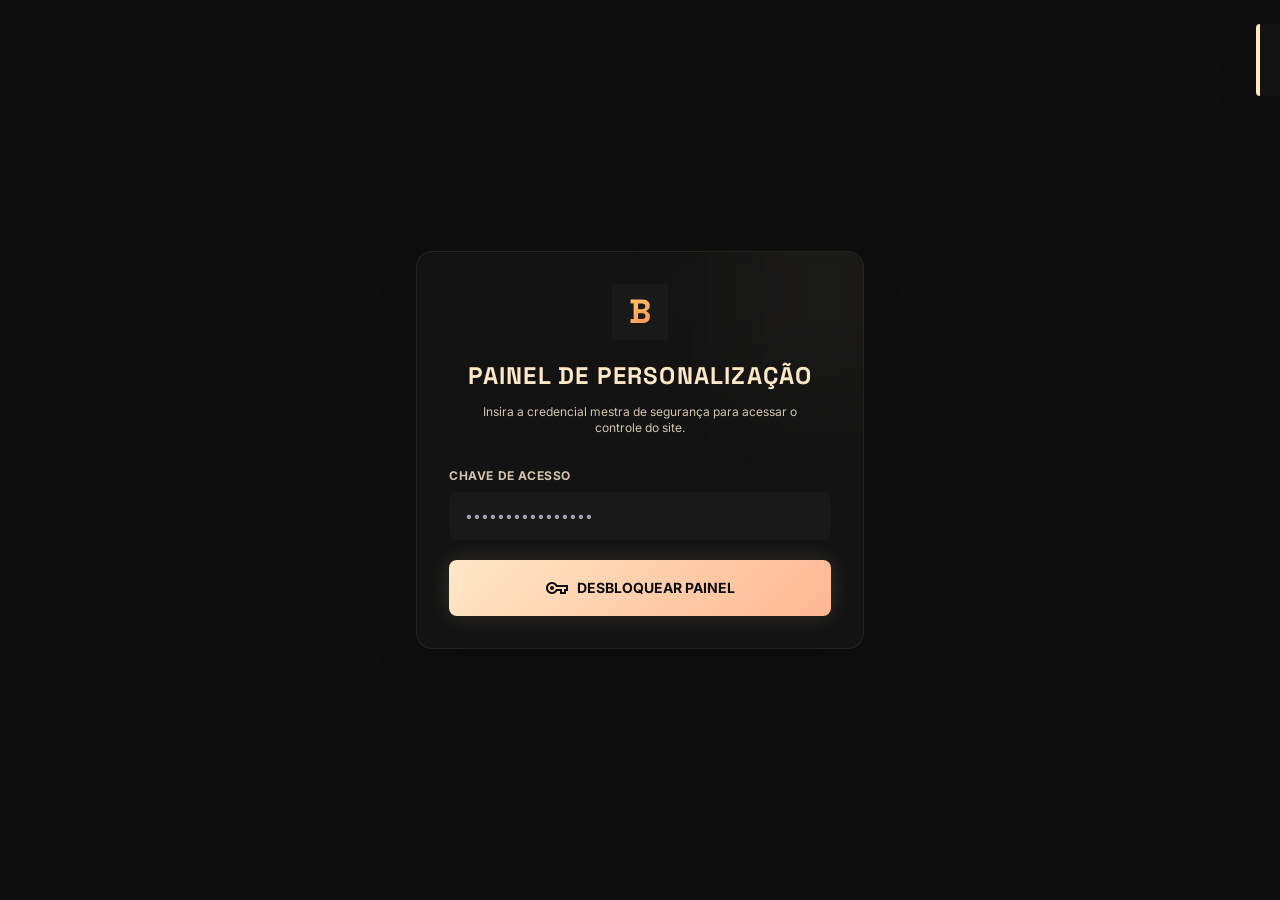
==== commit af12c609: "fix: sincroniza cores dinamicas e edicao de secoes" ====
--- a/admin.html
+++ b/admin.html
@@ -17,16 +17,25 @@
             --dynamic-primary-rgb: 255, 232, 199;
         }
         .gold-gradient {
-            background: linear-gradient(135deg, #ffc562 0%, #ff9159 100%);
+            background: linear-gradient(135deg, var(--dynamic-primary, #ffc562) 0%, var(--dynamic-secondary, #ff9159) 100%) !important;
         }
         .gold-glow {
-            box-shadow: 0 0 20px rgba(255, 197, 98, 0.15);
+            box-shadow: 0 0 20px rgba(var(--dynamic-primary-rgb, 255, 197, 98), 0.15) !important;
         }
         .gold-glow-hover:hover {
-            box-shadow: 0 0 30px rgba(255, 197, 98, 0.35);
+            box-shadow: 0 0 30px rgba(var(--dynamic-primary-rgb, 255, 197, 98), 0.35) !important;
         }
         .text-glow {
-            text-shadow: 0 0 10px rgba(255, 197, 98, 0.3);
+            text-shadow: 0 0 10px rgba(var(--dynamic-primary-rgb, 255, 197, 98), 0.3) !important;
+        }
+        .bg-primary-container\/5 {
+            background-color: rgba(var(--dynamic-primary-rgb, 255, 232, 199), 0.05) !important;
+        }
+        .bg-primary-container\/10 {
+            background-color: rgba(var(--dynamic-primary-rgb, 255, 232, 199), 0.10) !important;
+        }
+        .border-primary-container\/30 {
+            border-color: rgba(var(--dynamic-primary-rgb, 255, 232, 199), 0.30) !important;
         }
         input, textarea, select {
             background-color: #1a1919 !important;
@@ -34,8 +43,8 @@
             color: #e3e2e7 !important;
         }
         input:focus, textarea:focus, select:focus {
-            border-color: #ffc562 !important;
-            box-shadow: 0 0 0 2px rgba(255, 197, 98, 0.2) !important;
+            border-color: var(--dynamic-primary, #ffc562) !important;
+            box-shadow: 0 0 0 2px rgba(var(--dynamic-primary-rgb, 255, 197, 98), 0.2) !important;
         }
     </style>
 </head>
@@ -354,6 +363,22 @@
                 
                 <!-- ABA: SOBRE -->
                 <div id="tab-content-sobre" class="tab-content hidden flex flex-col gap-6">
+                    <div class="bg-[#1a1919] p-6 rounded-xl border border-outline-variant/15 flex flex-col gap-4">
+                        <h3 class="font-display font-semibold text-lg text-primary flex items-center gap-2">
+                            <span class="material-symbols-outlined">info</span> Título da Seção Sobre & Dores
+                        </h3>
+                        <div class="grid grid-cols-1 md:grid-cols-2 gap-5">
+                            <div class="flex flex-col gap-2">
+                                <label class="text-xs font-semibold uppercase tracking-wider text-on-surface-variant">Título Principal</label>
+                                <input type="text" id="s-section-title" class="w-full px-4 py-3 rounded-lg text-sm" placeholder="Sobre & Dores">
+                            </div>
+                            <div class="flex flex-col gap-2">
+                                <label class="text-xs font-semibold uppercase tracking-wider text-on-surface-variant">Subtítulo</label>
+                                <input type="text" id="s-section-subtitle" class="w-full px-4 py-3 rounded-lg text-sm" placeholder="Entenda os problemas que eliminamos...">
+                            </div>
+                        </div>
+                    </div>
+
                     <!-- Problema -->
                     <div class="bg-[#1a1919] p-6 rounded-xl border border-outline-variant/15 flex flex-col gap-4">
                         <h3 class="font-display font-semibold text-lg text-error flex items-center gap-2">
@@ -394,6 +419,21 @@
                 <!-- ABA: SERVICOS -->
                 <div id="tab-content-servicos" class="tab-content hidden flex flex-col gap-6">
                     <p class="text-xs text-on-surface-variant font-light">Personalize o catálogo de serviços oferecidos com descrição, preços e botões.</p>
+                    <div class="bg-[#1a1919] p-5 rounded-xl border border-outline-variant/15 flex flex-col gap-4">
+                        <span class="text-xs font-bold uppercase tracking-wider text-primary flex items-center gap-2">
+                            <span class="material-symbols-outlined text-base">content_cut</span> Título da Seção Serviços
+                        </span>
+                        <div class="grid grid-cols-1 md:grid-cols-2 gap-5">
+                            <div class="flex flex-col gap-2">
+                                <label class="text-[10px] font-semibold uppercase tracking-wider text-on-surface-variant">Título Principal</label>
+                                <input type="text" id="services-section-title-input" class="w-full px-3 py-2 text-xs rounded-lg" placeholder="Experiências de Grooming Premium">
+                            </div>
+                            <div class="flex flex-col gap-2">
+                                <label class="text-[10px] font-semibold uppercase tracking-wider text-on-surface-variant">Subtítulo</label>
+                                <input type="text" id="services-section-subtitle-input" class="w-full px-3 py-2 text-xs rounded-lg" placeholder="A combinação impecável de técnicas clássicas...">
+                            </div>
+                        </div>
+                    </div>
                     
                     <div class="grid grid-cols-1 lg:grid-cols-3 gap-6">
                         <!-- Serviço 1 -->
@@ -874,6 +914,8 @@
             bg_opacity: "25"
           },
           about: {
+            section_title: "Sobre & Dores",
+            section_subtitle: "Entenda os problemas que eliminamos e o padrão premium que entregamos em cada atendimento.",
             problem_title: "Cansado de cortes genéricos?",
             problems: [
               "Espera interminável em recepções barulhentas.",
@@ -888,6 +930,10 @@
               "Lounge de Elite: Café gourmet e cervejas artesanais cortesia.",
               "Navalha clássica & toalha quente: O ritual tradicional em alto nível."
             ]
+          },
+          services_section: {
+            title: "Experiências de Grooming Premium",
+            subtitle: "A combinação impecável de técnicas clássicas com o dinamismo do estilo moderno."
           },
           services: [
             {
@@ -1054,6 +1100,23 @@
         });
 
         // ATUALIZAÇÃO DOS HEX DE CORES EM TEMPO REAL (Bidirecional)
+        function hexToRgb(hex) {
+            const result = /^#?([a-f\d]{2})([a-f\d]{2})([a-f\d]{2})$/i.exec(hex || '');
+            return result ? `${parseInt(result[1], 16)}, ${parseInt(result[2], 16)}, ${parseInt(result[3], 16)}` : '255, 232, 199';
+        }
+
+        function applyPanelThemeVars(colors) {
+            if (!colors) return;
+            const rootStyle = document.documentElement.style;
+            if (colors.primary) {
+                rootStyle.setProperty('--dynamic-primary', colors.primary);
+                rootStyle.setProperty('--dynamic-primary-rgb', hexToRgb(colors.primary));
+            }
+            if (colors.secondary) rootStyle.setProperty('--dynamic-secondary', colors.secondary);
+            if (colors.background) rootStyle.setProperty('--dynamic-background', colors.background);
+            if (colors.surface) rootStyle.setProperty('--dynamic-surface', colors.surface);
+        }
+
         const colorInputs = ['c-bg', 'c-surf', 'c-pri', 'c-sec'];
         colorInputs.forEach(id => {
             const colorInput = document.getElementById(id);
@@ -1062,6 +1125,12 @@
             // Quando altera no seletor visual
             colorInput.addEventListener('input', () => {
                 textInput.value = colorInput.value.toUpperCase();
+                applyPanelThemeVars({
+                    background: document.getElementById('c-bg').value,
+                    surface: document.getElementById('c-surf').value,
+                    primary: document.getElementById('c-pri').value,
+                    secondary: document.getElementById('c-sec').value
+                });
             });
             
             // Quando digita na caixa de texto
@@ -1077,6 +1146,12 @@
                 const hexRegex = /^#[0-9A-F]{6}$/i;
                 if (hexRegex.test(value)) {
                     colorInput.value = value;
+                    applyPanelThemeVars({
+                        background: document.getElementById('c-bg').value,
+                        surface: document.getElementById('c-surf').value,
+                        primary: document.getElementById('c-pri').value,
+                        secondary: document.getElementById('c-sec').value
+                    });
                 }
             });
             
@@ -1112,6 +1187,7 @@
             document.getElementById('g-facebook').value = data.general.facebook_url || '';
             
             // Cores
+            applyPanelThemeVars(data.colors);
             document.getElementById('c-bg').value = data.colors.background;
             document.getElementById('c-bg-hex').value = data.colors.background.toUpperCase();
             document.getElementById('c-surf').value = data.colors.surface;
@@ -1131,6 +1207,8 @@
             document.getElementById('h-bg-opacity-val').innerText = opacityVal + '%';
             
             // Sobre
+            document.getElementById('s-section-title').value = data.about.section_title || DEFAULT_CONFIG.about.section_title;
+            document.getElementById('s-section-subtitle').value = data.about.section_subtitle || DEFAULT_CONFIG.about.section_subtitle;
             document.getElementById('s-p-title').value = data.about.problem_title;
             document.getElementById('s-p-item-0').value = data.about.problems[0] || '';
             document.getElementById('s-p-item-1').value = data.about.problems[1] || '';
@@ -1143,6 +1221,10 @@
             document.getElementById('s-s-item-2').value = data.about.solutions[2] || '';
             document.getElementById('s-s-item-3').value = data.about.solutions[3] || '';
             
+            const servicesSection = data.services_section || DEFAULT_CONFIG.services_section;
+            document.getElementById('services-section-title-input').value = servicesSection.title || DEFAULT_CONFIG.services_section.title;
+            document.getElementById('services-section-subtitle-input').value = servicesSection.subtitle || DEFAULT_CONFIG.services_section.subtitle;
+
             // Serviços
             for (let i = 0; i < 3; i++) {
                 document.getElementById(`serv-${i}-name`).value = data.services[i].name;
@@ -1258,6 +1340,8 @@
                     bg_opacity: document.getElementById('h-bg-opacity').value
                 },
                 about: {
+                    section_title: document.getElementById('s-section-title').value,
+                    section_subtitle: document.getElementById('s-section-subtitle').value,
                     problem_title: document.getElementById('s-p-title').value,
                     problems: [
                         document.getElementById('s-p-item-0').value,
@@ -1272,6 +1356,10 @@
                         document.getElementById('s-s-item-2').value,
                         document.getElementById('s-s-item-3').value
                     ]
+                },
+                services_section: {
+                    title: document.getElementById('services-section-title-input').value,
+                    subtitle: document.getElementById('services-section-subtitle-input').value
                 },
                 services: [
                     {
